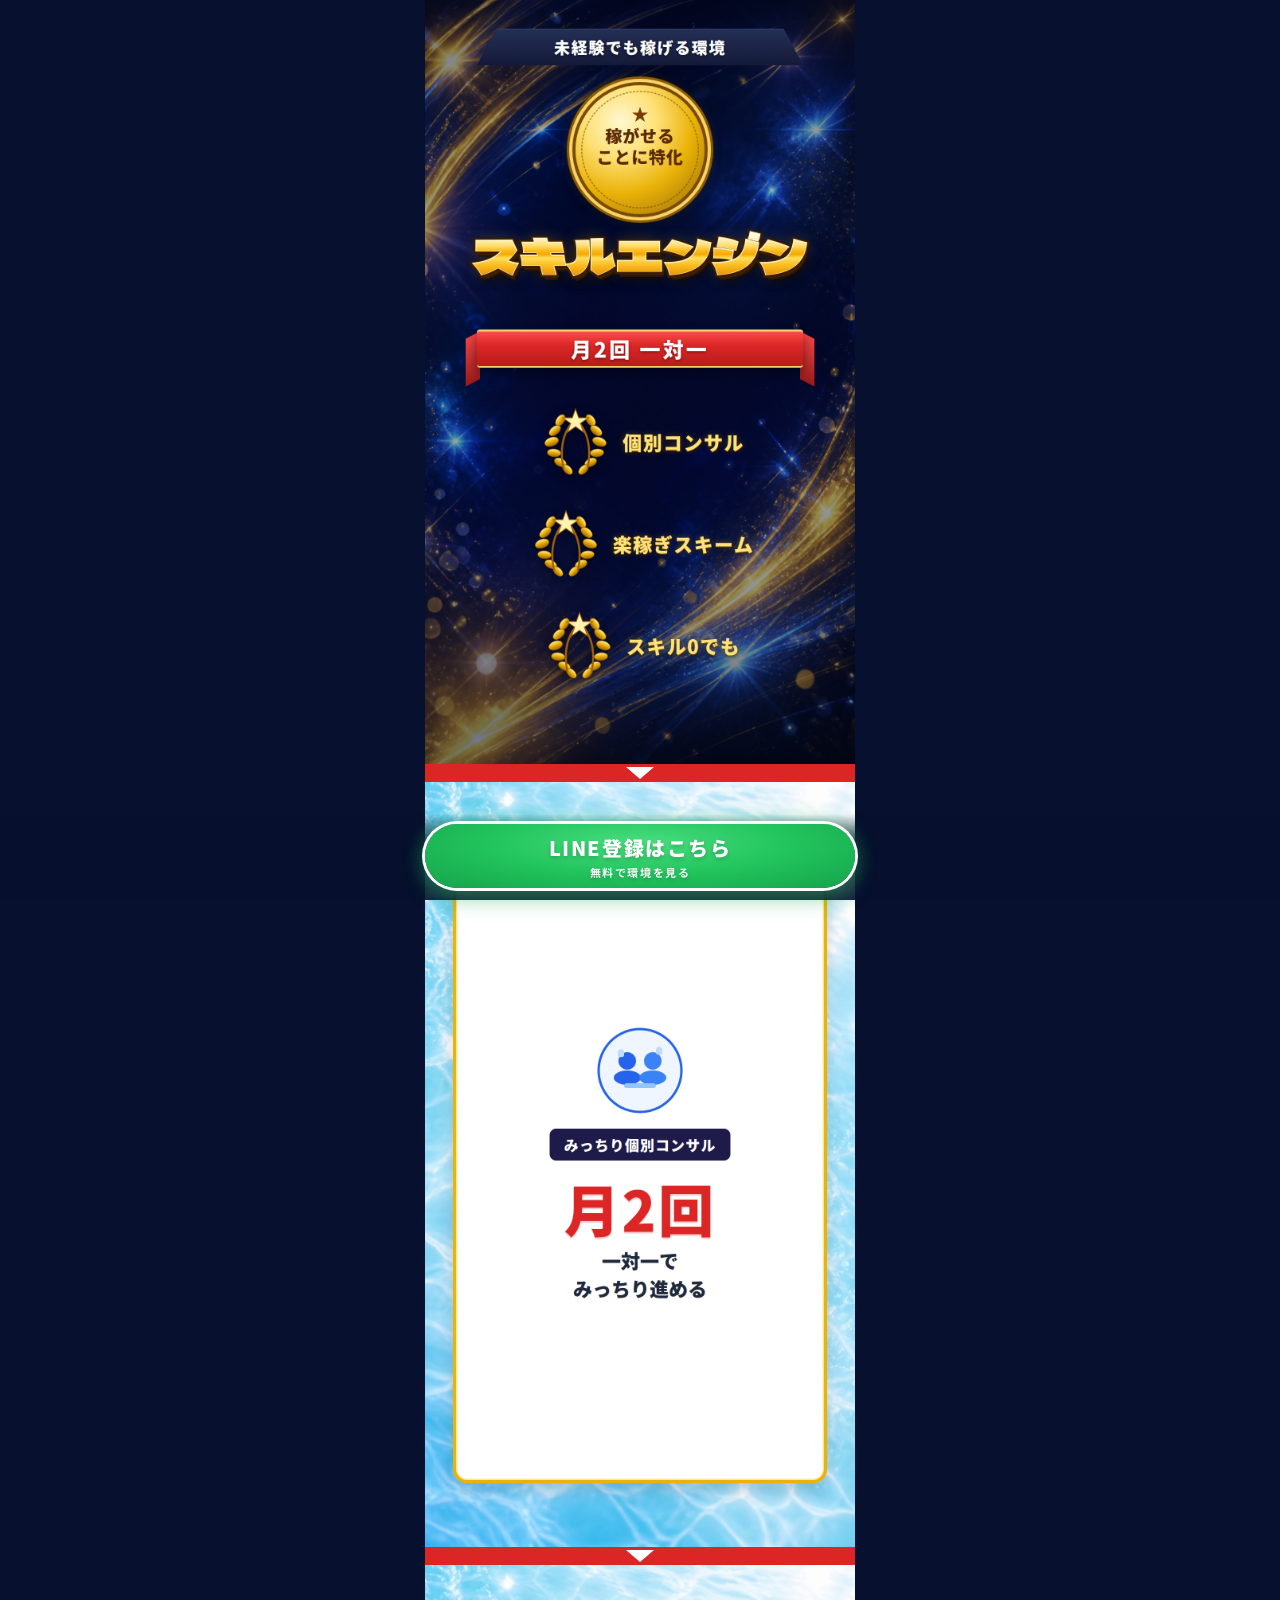
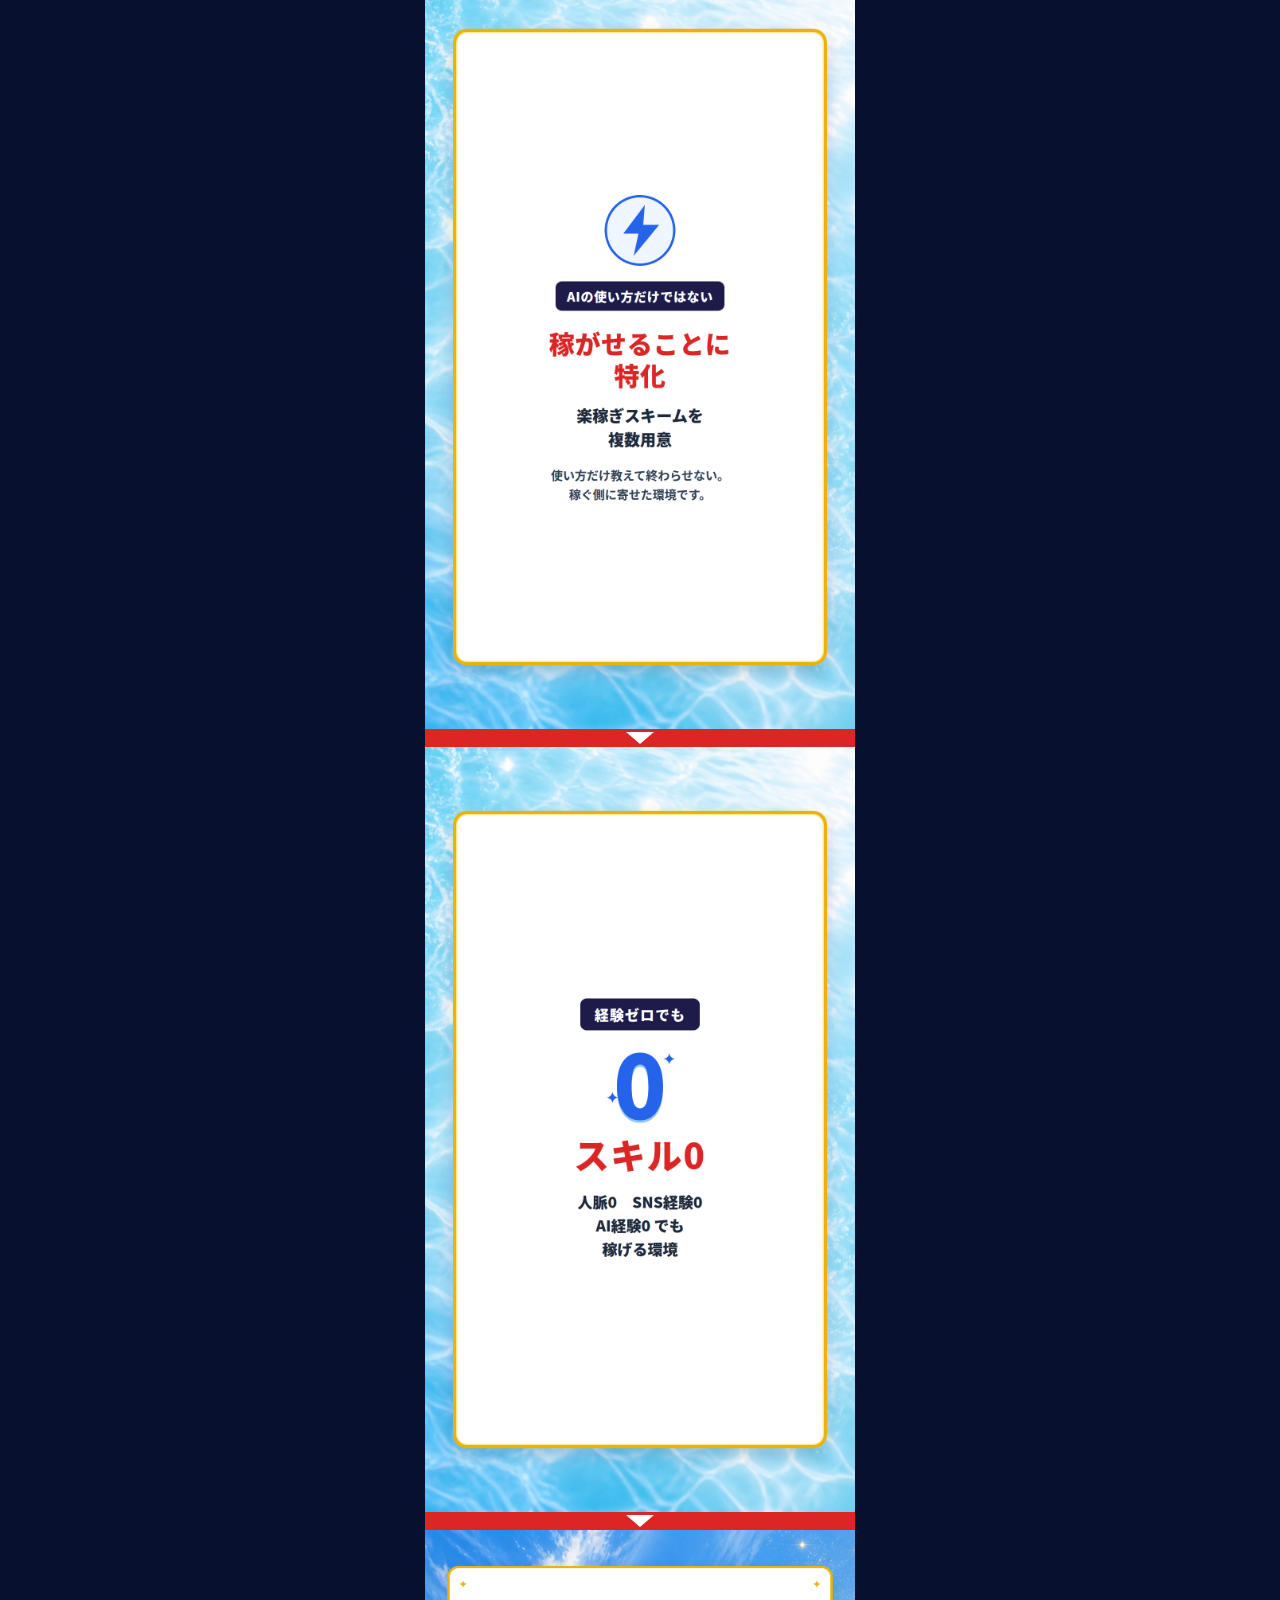
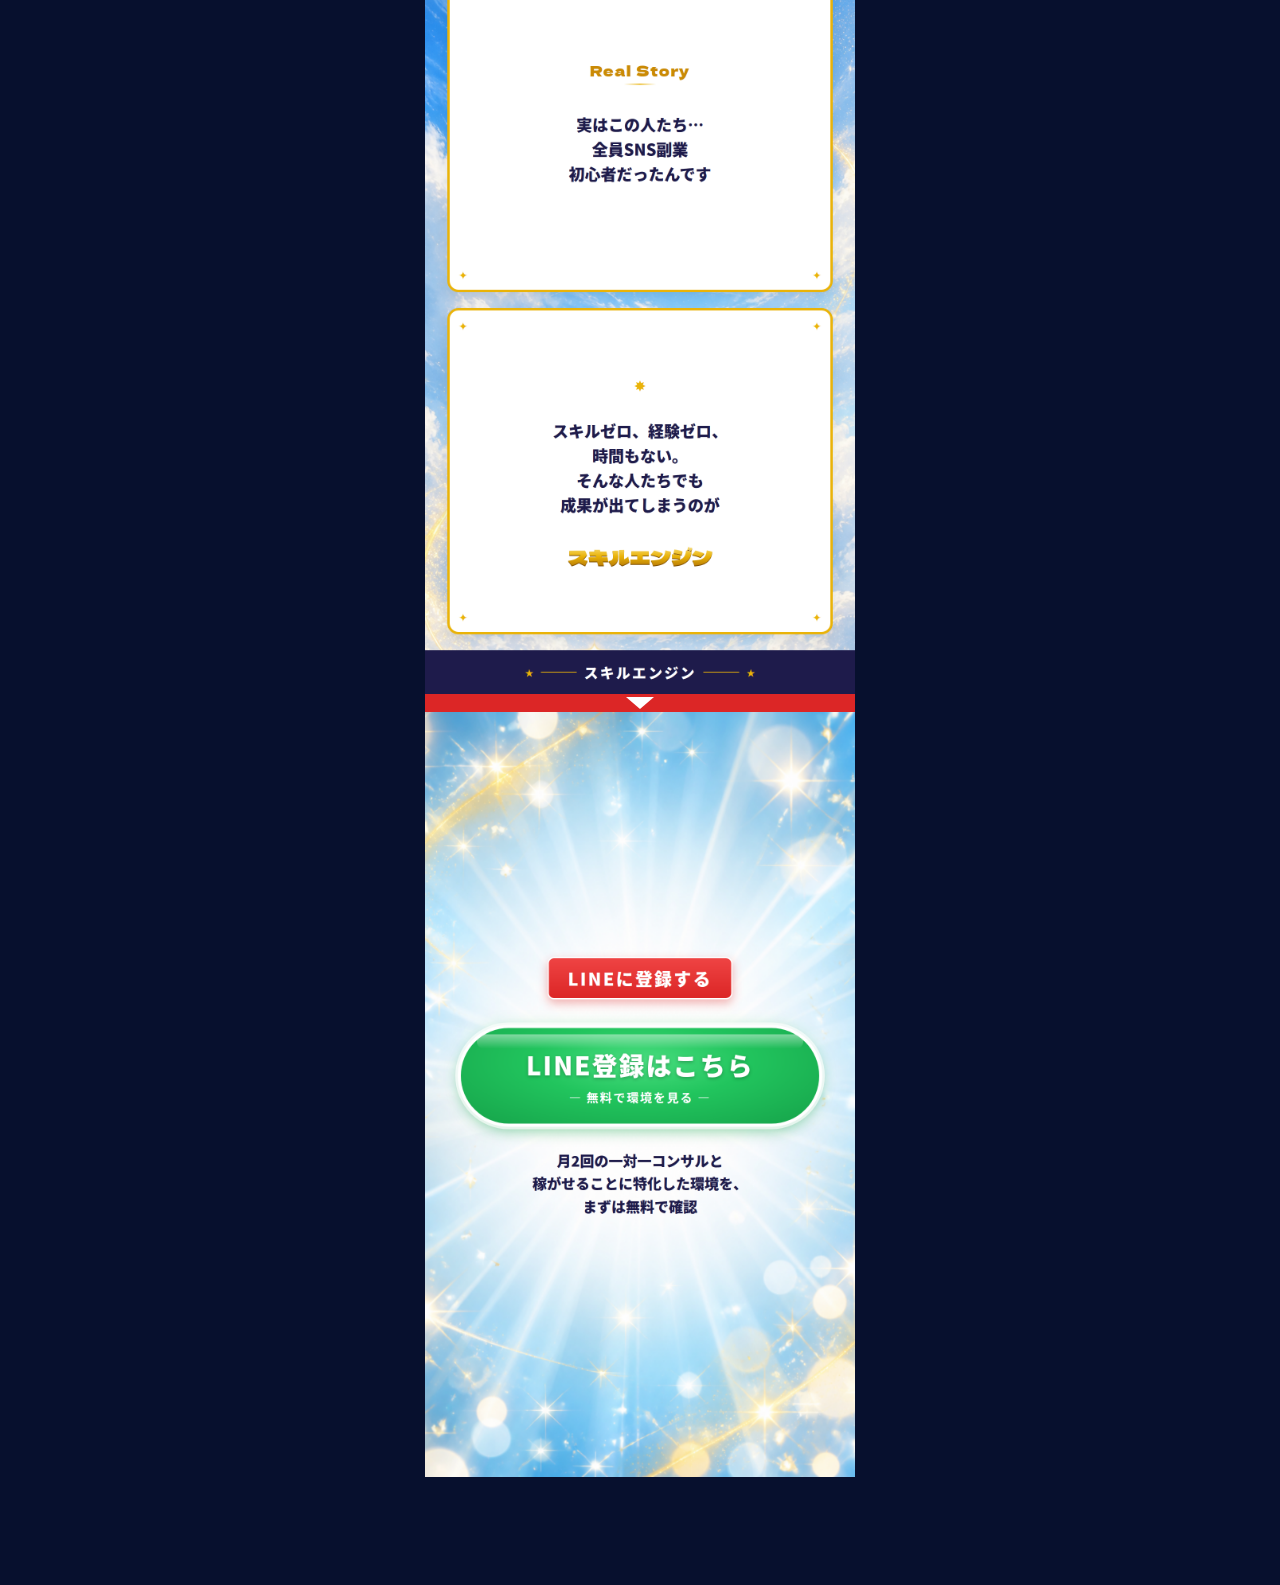
==== index.html @ 86c9f151 "Add Skill Engine mobile LINE landing page Stack portrait 9:16 section images with a sticky LINE CTA." ====
<!DOCTYPE html>
<html lang="ja">
<head>
  <meta charset="UTF-8" />
  <meta name="viewport" content="width=device-width, initial-scale=1, viewport-fit=cover" />
  <meta name="theme-color" content="#1e1b4b" />
  <title>スキルエンジン｜LINE登録</title>
  <meta name="description" content="スキルエンジン。月2回の一対一コンサル。稼がせることに特化した環境を、無料で確認できます。" />
  <link rel="preconnect" href="https://fonts.googleapis.com" />
  <link rel="preconnect" href="https://fonts.gstatic.com" crossorigin />
  <link href="https://fonts.googleapis.com/css2?family=Noto+Sans+JP:wght@700;900&display=swap" rel="stylesheet" />
  <link rel="stylesheet" href="style.css" />
</head>
<body>
  <main class="lp">
    <img class="sec" src="assets/section-hero.png" width="1080" height="1920" alt="スキルエンジン。未経験でも稼げる環境。月2回一対一。稼がせることに特化。個別コンサル、楽稼ぎスキーム、スキル0でも。" />
    <div class="tri" aria-hidden="true"></div>
    <img class="sec" src="assets/section-value-consult.png" width="1080" height="1920" alt="みっちり個別コンサル。月2回、一対一でみっちり進める。" />
    <div class="tri" aria-hidden="true"></div>
    <img class="sec" src="assets/section-value-earn.png" width="1080" height="1920" alt="AIの使い方だけではない。稼がせることに特化。楽稼ぎスキームを複数用意。" />
    <div class="tri" aria-hidden="true"></div>
    <img class="sec" src="assets/section-value-zero.png" width="1080" height="1920" alt="経験ゼロでも。スキル0、人脈0、SNS経験0、AI経験0でも稼げる環境。" />
    <div class="tri" aria-hidden="true"></div>
    <img class="sec" src="assets/section-quotes.png" width="1080" height="1920" alt="実はこの人たち…全員SNS副業初心者だったんです。スキルゼロ、経験ゼロ、時間もない。そんな人たちでも成果が出てしまうのがスキルエンジン。" />
    <div class="tri" aria-hidden="true"></div>
    <a class="cta-img" href="https://liff.line.me/2009133356-u7JFBVtz?calendar_salon_id=26861">
      <img class="sec" src="assets/section-cta.png" width="1080" height="1920" alt="LINEに登録する。LINE登録はこちら。無料で環境を見る。" />
    </a>
  </main>

  <div class="sticky">
    <a class="cta" href="https://liff.line.me/2009133356-u7JFBVtz?calendar_salon_id=26861">
      <span class="cta-txt">LINE登録はこちら<span class="cta-sub">無料で環境を見る</span></span>
    </a>
  </div>
</body>
</html>
---- style.css ----
:root {
  --blue: #2563eb;
  --green: #22c55e;
  --gold: #eab308;
  --ink: #1e293b;
  --navy: #1e1b4b;
}

* { box-sizing: border-box; }

html, body {
  margin: 0;
  padding: 0;
  background: #07102e;
  color: var(--ink);
  font-family: "Noto Sans JP", sans-serif;
}

body {
  -webkit-text-size-adjust: 100%;
}

.lp {
  max-width: 390px;
  margin: 0 auto;
  padding-bottom: calc(108px + env(safe-area-inset-bottom));
  background: #07102e;
}

.sec {
  display: block;
  width: 100%;
  height: auto;
}

.cta-img {
  display: block;
}

.tri {
  height: 18px;
  background: #dc2626;
  display: flex;
  justify-content: center;
  align-items: center;
  overflow: hidden;
}

.tri::after {
  content: "";
  width: 0;
  height: 0;
  border-left: 14px solid transparent;
  border-right: 14px solid transparent;
  border-top: 12px solid #fff;
}

.sticky {
  position: fixed;
  left: 0;
  right: 0;
  bottom: 0;
  z-index: 40;
  padding: 10px 16px calc(12px + env(safe-area-inset-bottom));
  background: linear-gradient(180deg, rgba(7,16,46,0) 0%, rgba(7,16,46,.72) 28%, rgba(7,16,46,.92) 100%);
}

.cta {
  display: flex;
  align-items: center;
  justify-content: center;
  width: 100%;
  max-width: 390px;
  margin: 0 auto;
  min-height: 64px;
  border-radius: 999px;
  text-decoration: none;
  color: #fff;
  background: radial-gradient(ellipse at 50% 30%, #4ade80 0%, #22c55e 48%, #16a34a 100%);
  box-shadow:
    0 0 0 3px #fff,
    0 10px 22px rgba(22,163,74,.4),
    0 0 22px rgba(34,197,94,.45);
  animation: glow 1.8s ease-in-out infinite;
  position: relative;
  overflow: hidden;
}

.cta::after {
  content: "";
  position: absolute;
  top: 0;
  left: -40%;
  width: 36%;
  height: 100%;
  background: linear-gradient(90deg, transparent, rgba(255,255,255,.38), transparent);
  transform: skewX(-20deg);
  animation: shimmer 2.4s ease-in-out infinite;
}

.cta-txt {
  position: relative;
  z-index: 1;
  display: flex;
  flex-direction: column;
  align-items: center;
  font-weight: 900;
  font-size: 20px;
  letter-spacing: 0.08em;
  text-shadow: 0 2px 4px rgba(0,0,0,.2);
}

.cta-sub {
  font-size: 11px;
  font-weight: 700;
  letter-spacing: 0.14em;
  opacity: 0.95;
  margin-top: 2px;
}

@keyframes glow {
  0%, 100% { box-shadow: 0 0 0 3px #fff, 0 10px 22px rgba(22,163,74,.4), 0 0 18px rgba(34,197,94,.35); }
  50% { box-shadow: 0 0 0 3px #fff, 0 12px 26px rgba(22,163,74,.55), 0 0 28px rgba(74,222,128,.6); }
}

@keyframes shimmer {
  0% { left: -45%; }
  100% { left: 120%; }
}

@media (min-width: 480px) {
  .lp, .cta { max-width: 430px; }
}
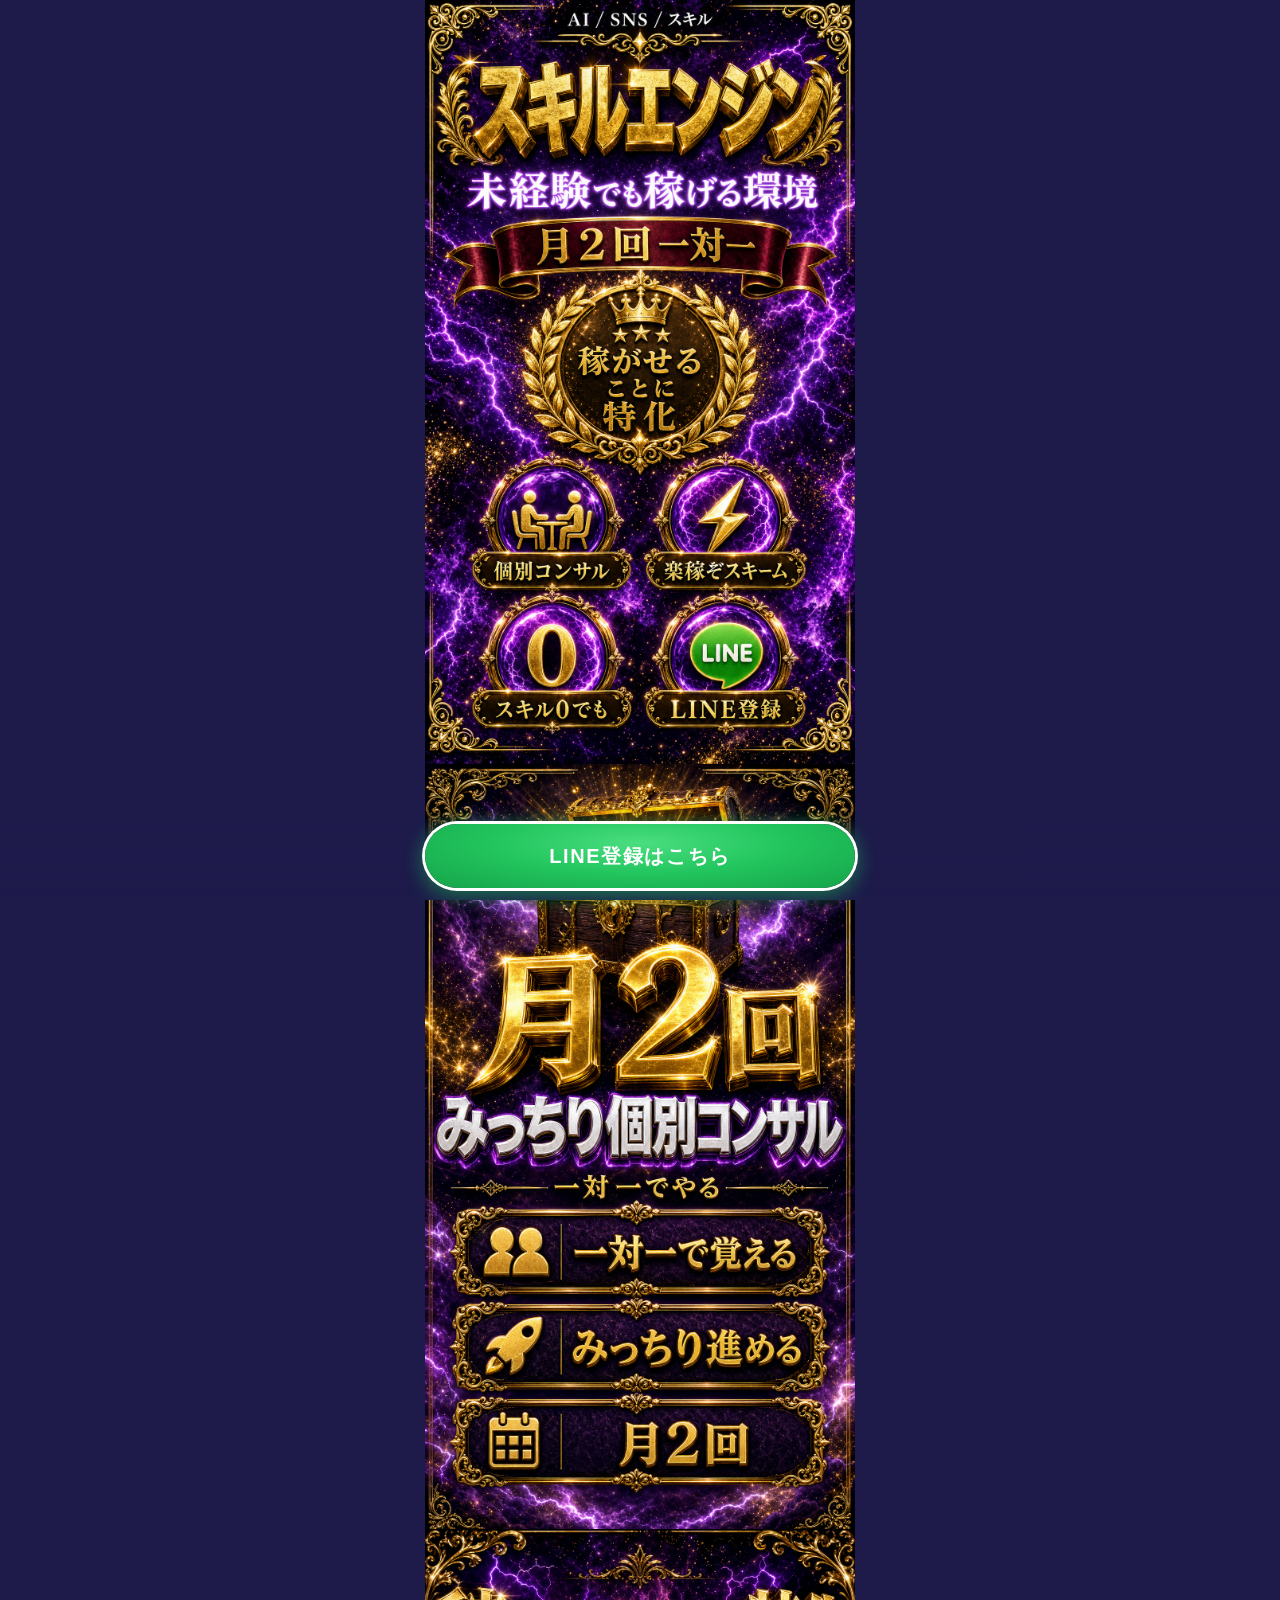
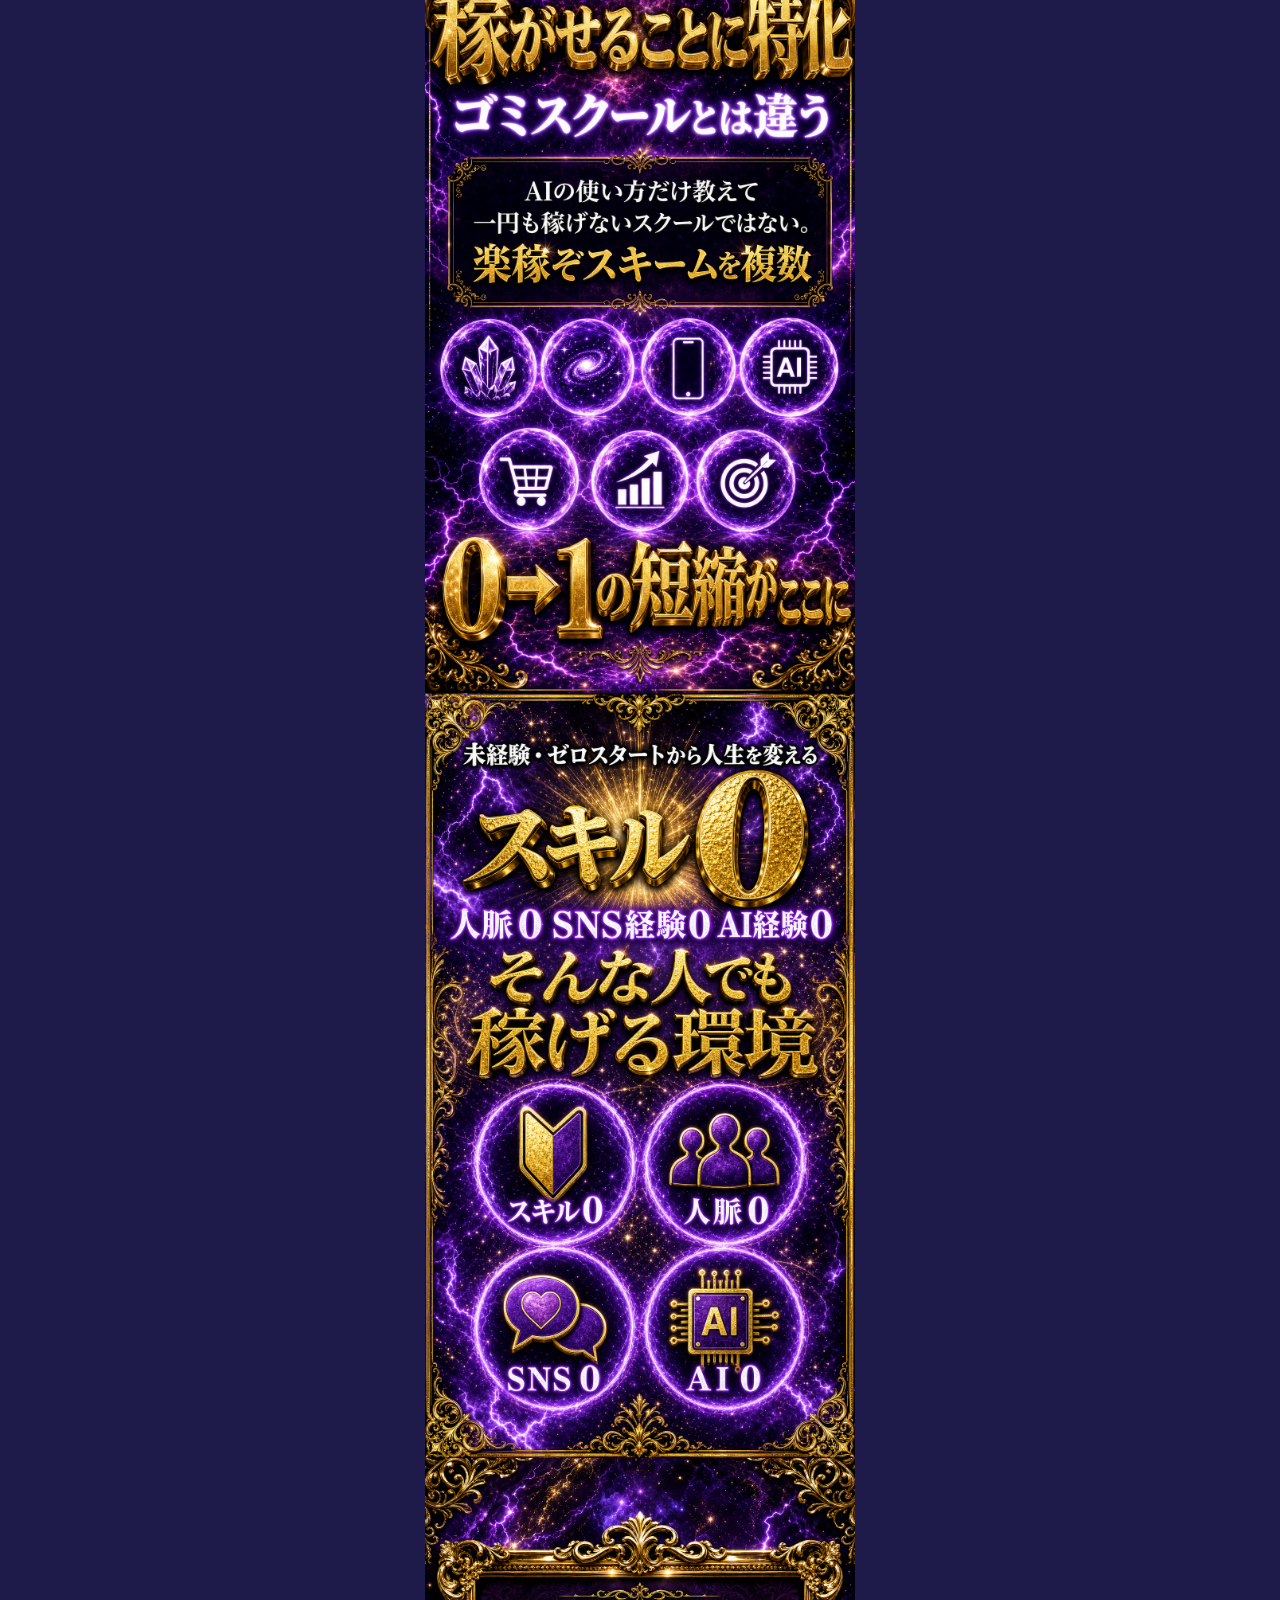
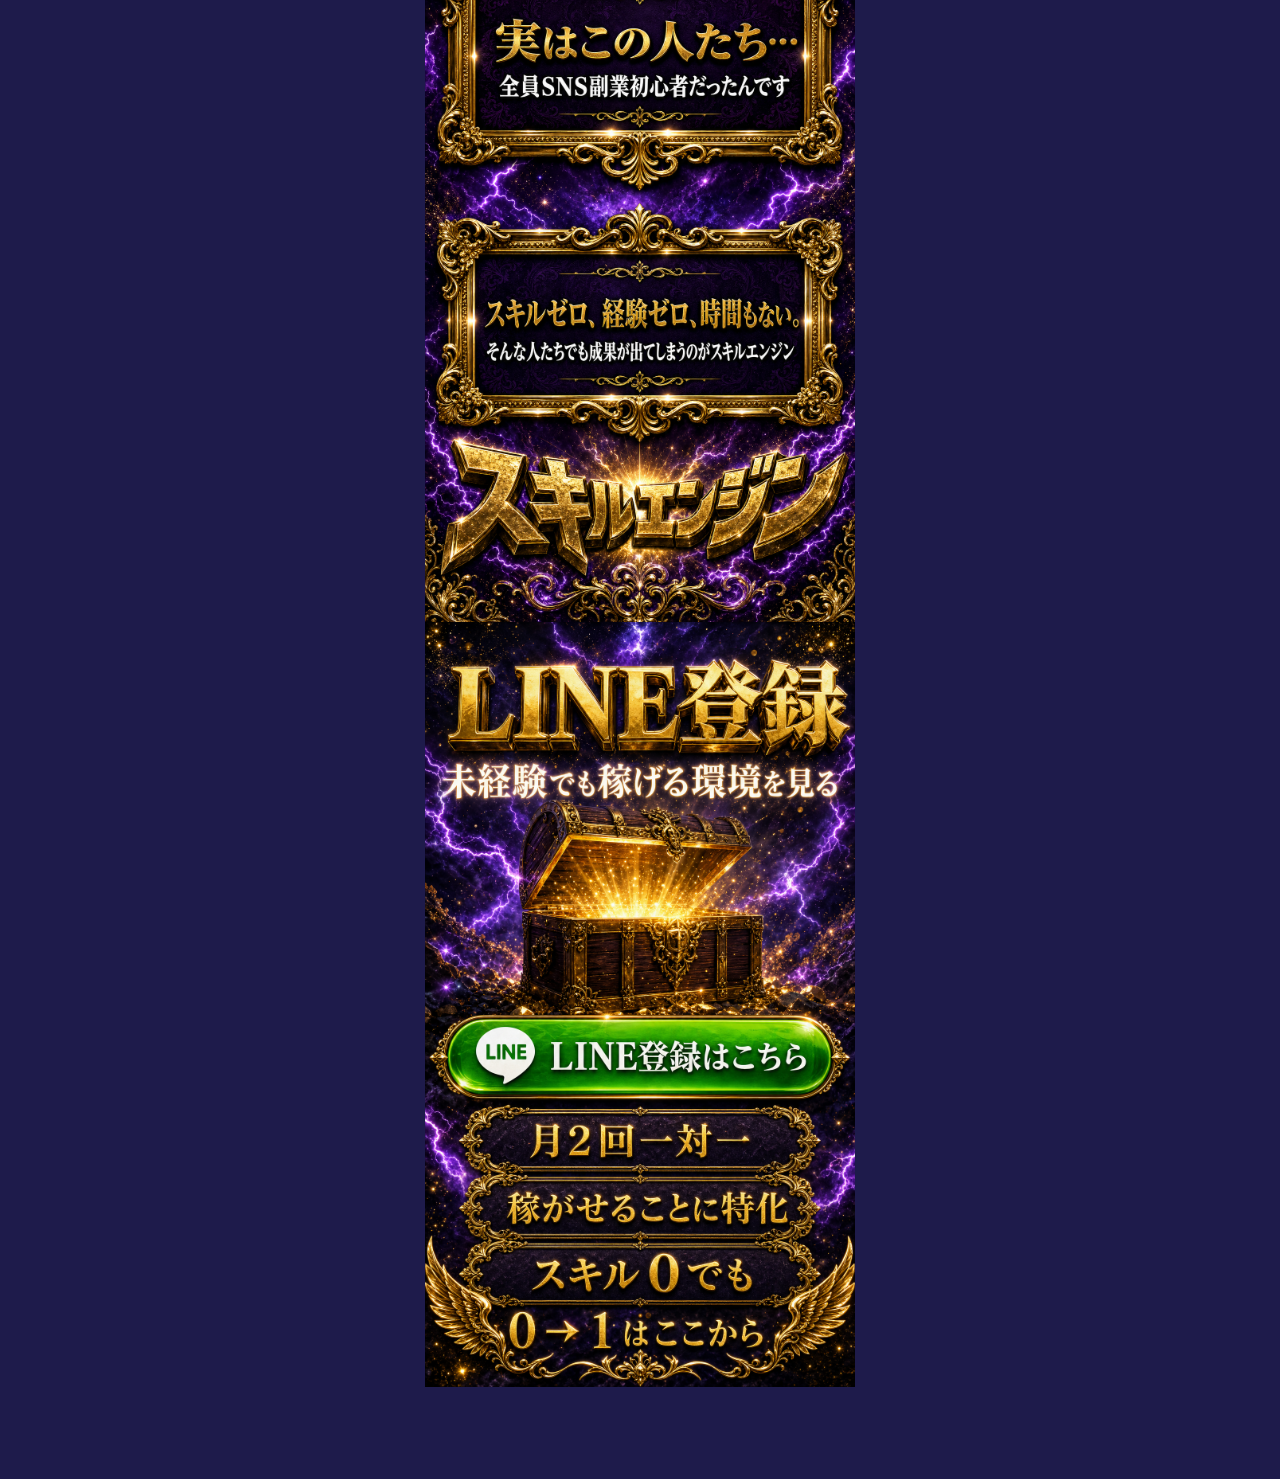
==== commit 1886575a: "Replace CSS-card LP with dense vertical section art Ship six finished 1080x1920 cosmic-gold portrait" ====
--- a/index.html
+++ b/index.html
@@ -5,33 +5,23 @@
   <meta name="viewport" content="width=device-width, initial-scale=1, viewport-fit=cover" />
   <meta name="theme-color" content="#1e1b4b" />
   <title>スキルエンジン｜LINE登録</title>
-  <meta name="description" content="スキルエンジン。月2回の一対一コンサル。稼がせることに特化した環境を、無料で確認できます。" />
-  <link rel="preconnect" href="https://fonts.googleapis.com" />
-  <link rel="preconnect" href="https://fonts.gstatic.com" crossorigin />
-  <link href="https://fonts.googleapis.com/css2?family=Noto+Sans+JP:wght@700;900&display=swap" rel="stylesheet" />
+  <meta name="description" content="スキルエンジン。月2回、みっちり個別コンサル一対一。稼がせることに特化した環境。" />
   <link rel="stylesheet" href="style.css" />
 </head>
 <body>
   <main class="lp">
-    <img class="sec" src="assets/section-hero.png" width="1080" height="1920" alt="スキルエンジン。未経験でも稼げる環境。月2回一対一。稼がせることに特化。個別コンサル、楽稼ぎスキーム、スキル0でも。" />
-    <div class="tri" aria-hidden="true"></div>
-    <img class="sec" src="assets/section-value-consult.png" width="1080" height="1920" alt="みっちり個別コンサル。月2回、一対一でみっちり進める。" />
-    <div class="tri" aria-hidden="true"></div>
-    <img class="sec" src="assets/section-value-earn.png" width="1080" height="1920" alt="AIの使い方だけではない。稼がせることに特化。楽稼ぎスキームを複数用意。" />
-    <div class="tri" aria-hidden="true"></div>
-    <img class="sec" src="assets/section-value-zero.png" width="1080" height="1920" alt="経験ゼロでも。スキル0、人脈0、SNS経験0、AI経験0でも稼げる環境。" />
-    <div class="tri" aria-hidden="true"></div>
+    <img class="sec" src="assets/section-hero.png" width="1080" height="1920" alt="スキルエンジン。未経験でも稼げる環境。月2回一対一。稼がせることに特化。" />
+    <img class="sec" src="assets/section-consult.png" width="1080" height="1920" alt="月2回、みっちり個別コンサル一対一。" />
+    <img class="sec" src="assets/section-earn.png" width="1080" height="1920" alt="AIの使い方だけ教えて一円も稼げないゴミスクールではない。稼がせることに特化。楽稼ぞスキームを複数。" />
+    <img class="sec" src="assets/section-zero.png" width="1080" height="1920" alt="スキル0・人脈0・SNS経験0・AI経験0でも稼げる環境。" />
     <img class="sec" src="assets/section-quotes.png" width="1080" height="1920" alt="実はこの人たち…全員SNS副業初心者だったんです。スキルゼロ、経験ゼロ、時間もない。そんな人たちでも成果が出てしまうのがスキルエンジン。" />
-    <div class="tri" aria-hidden="true"></div>
     <a class="cta-img" href="https://liff.line.me/2009133356-u7JFBVtz?calendar_salon_id=26861">
-      <img class="sec" src="assets/section-cta.png" width="1080" height="1920" alt="LINEに登録する。LINE登録はこちら。無料で環境を見る。" />
+      <img class="sec" src="assets/section-cta.png" width="1080" height="1920" alt="LINE登録はこちら。" />
     </a>
   </main>
 
   <div class="sticky">
-    <a class="cta" href="https://liff.line.me/2009133356-u7JFBVtz?calendar_salon_id=26861">
-      <span class="cta-txt">LINE登録はこちら<span class="cta-sub">無料で環境を見る</span></span>
-    </a>
+    <a class="cta" href="https://liff.line.me/2009133356-u7JFBVtz?calendar_salon_id=26861">LINE登録はこちら</a>
   </div>
 </body>
 </html>
--- a/style.css
+++ b/style.css
@@ -2,7 +2,6 @@
   --blue: #2563eb;
   --green: #22c55e;
   --gold: #eab308;
-  --ink: #1e293b;
   --navy: #1e1b4b;
 }
 
@@ -11,9 +10,7 @@
 html, body {
   margin: 0;
   padding: 0;
-  background: #07102e;
-  color: var(--ink);
-  font-family: "Noto Sans JP", sans-serif;
+  background: var(--navy);
 }
 
 body {
@@ -21,10 +18,10 @@
 }
 
 .lp {
-  max-width: 390px;
+  max-width: 430px;
   margin: 0 auto;
-  padding-bottom: calc(108px + env(safe-area-inset-bottom));
-  background: #07102e;
+  padding-bottom: calc(92px + env(safe-area-inset-bottom));
+  background: var(--navy);
 }
 
 .sec {
@@ -37,24 +34,6 @@
   display: block;
 }
 
-.tri {
-  height: 18px;
-  background: #dc2626;
-  display: flex;
-  justify-content: center;
-  align-items: center;
-  overflow: hidden;
-}
-
-.tri::after {
-  content: "";
-  width: 0;
-  height: 0;
-  border-left: 14px solid transparent;
-  border-right: 14px solid transparent;
-  border-top: 12px solid #fff;
-}
-
 .sticky {
   position: fixed;
   left: 0;
@@ -62,7 +41,7 @@
   bottom: 0;
   z-index: 40;
   padding: 10px 16px calc(12px + env(safe-area-inset-bottom));
-  background: linear-gradient(180deg, rgba(7,16,46,0) 0%, rgba(7,16,46,.72) 28%, rgba(7,16,46,.92) 100%);
+  background: linear-gradient(180deg, rgba(30, 27, 75, 0) 0%, rgba(30, 27, 75, 0.88) 40%, var(--navy) 100%);
 }
 
 .cta {
@@ -70,17 +49,21 @@
   align-items: center;
   justify-content: center;
   width: 100%;
-  max-width: 390px;
+  max-width: 430px;
   margin: 0 auto;
   min-height: 64px;
   border-radius: 999px;
   text-decoration: none;
   color: #fff;
+  font-family: "Hiragino Sans", "Noto Sans JP", sans-serif;
+  font-weight: 900;
+  font-size: 20px;
+  letter-spacing: 0.08em;
   background: radial-gradient(ellipse at 50% 30%, #4ade80 0%, #22c55e 48%, #16a34a 100%);
   box-shadow:
     0 0 0 3px #fff,
-    0 10px 22px rgba(22,163,74,.4),
-    0 0 22px rgba(34,197,94,.45);
+    0 10px 22px rgba(22, 163, 74, 0.4),
+    0 0 22px rgba(34, 197, 94, 0.45);
   animation: glow 1.8s ease-in-out infinite;
   position: relative;
   overflow: hidden;
@@ -93,41 +76,17 @@
   left: -40%;
   width: 36%;
   height: 100%;
-  background: linear-gradient(90deg, transparent, rgba(255,255,255,.38), transparent);
+  background: linear-gradient(90deg, transparent, rgba(255, 255, 255, 0.38), transparent);
   transform: skewX(-20deg);
   animation: shimmer 2.4s ease-in-out infinite;
 }
 
-.cta-txt {
-  position: relative;
-  z-index: 1;
-  display: flex;
-  flex-direction: column;
-  align-items: center;
-  font-weight: 900;
-  font-size: 20px;
-  letter-spacing: 0.08em;
-  text-shadow: 0 2px 4px rgba(0,0,0,.2);
-}
-
-.cta-sub {
-  font-size: 11px;
-  font-weight: 700;
-  letter-spacing: 0.14em;
-  opacity: 0.95;
-  margin-top: 2px;
-}
-
 @keyframes glow {
-  0%, 100% { box-shadow: 0 0 0 3px #fff, 0 10px 22px rgba(22,163,74,.4), 0 0 18px rgba(34,197,94,.35); }
-  50% { box-shadow: 0 0 0 3px #fff, 0 12px 26px rgba(22,163,74,.55), 0 0 28px rgba(74,222,128,.6); }
+  0%, 100% { box-shadow: 0 0 0 3px #fff, 0 10px 22px rgba(22, 163, 74, 0.4), 0 0 18px rgba(34, 197, 94, 0.35); }
+  50% { box-shadow: 0 0 0 3px #fff, 0 12px 26px rgba(22, 163, 74, 0.55), 0 0 28px rgba(74, 222, 128, 0.6); }
 }
 
 @keyframes shimmer {
   0% { left: -45%; }
   100% { left: 120%; }
 }
-
-@media (min-width: 480px) {
-  .lp, .cta { max-width: 430px; }
-}
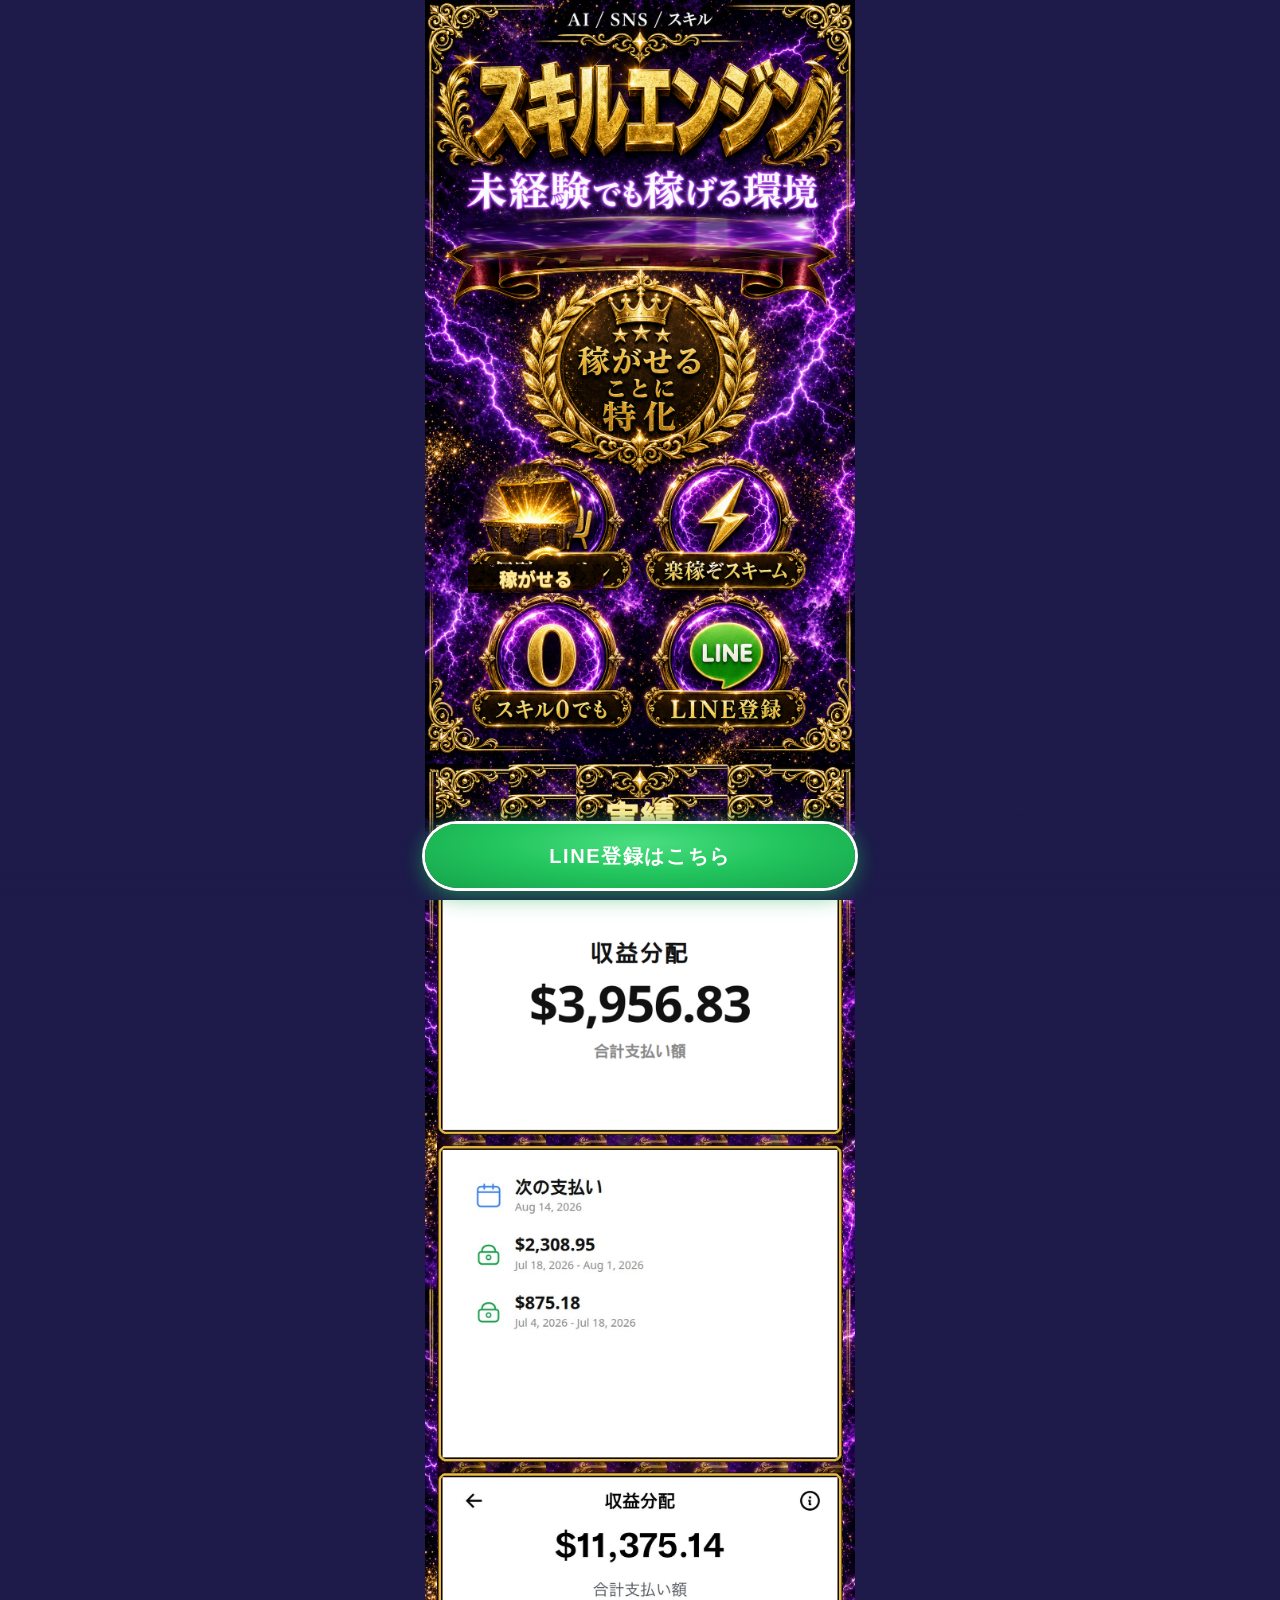
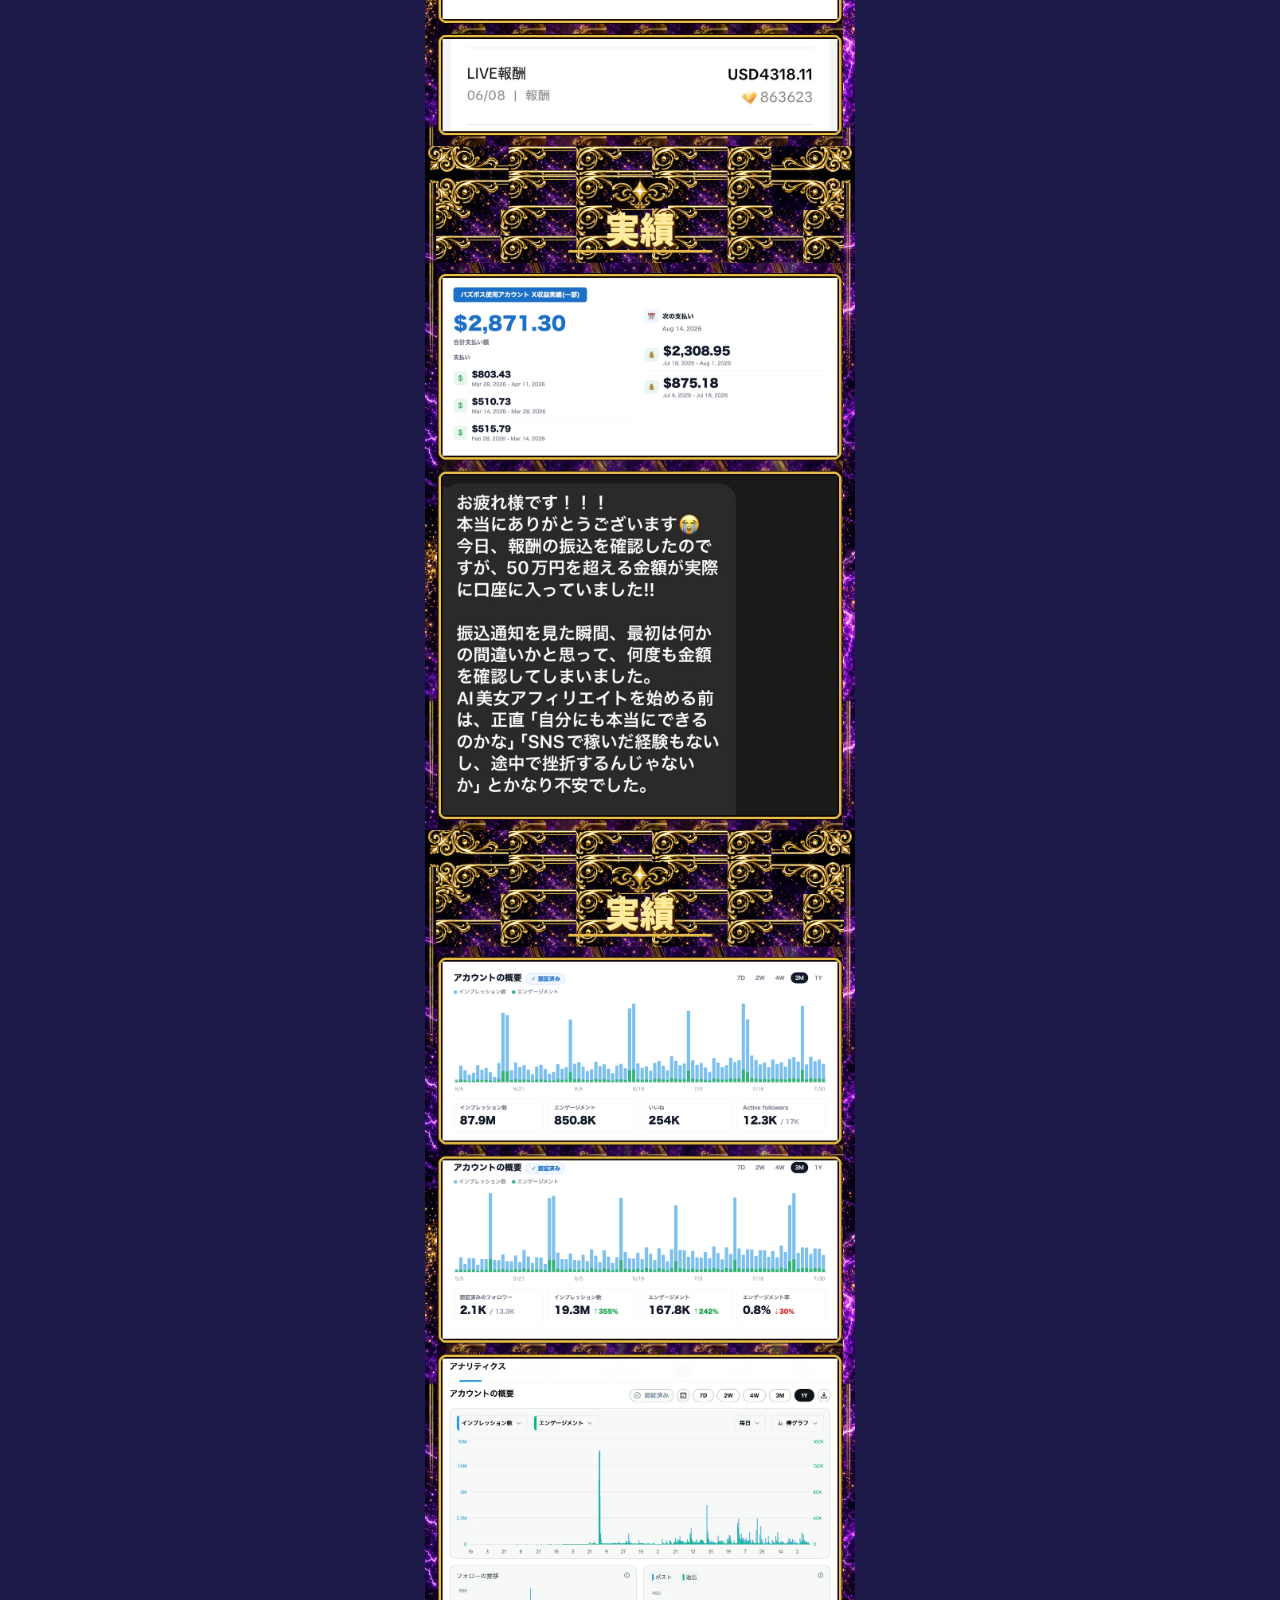
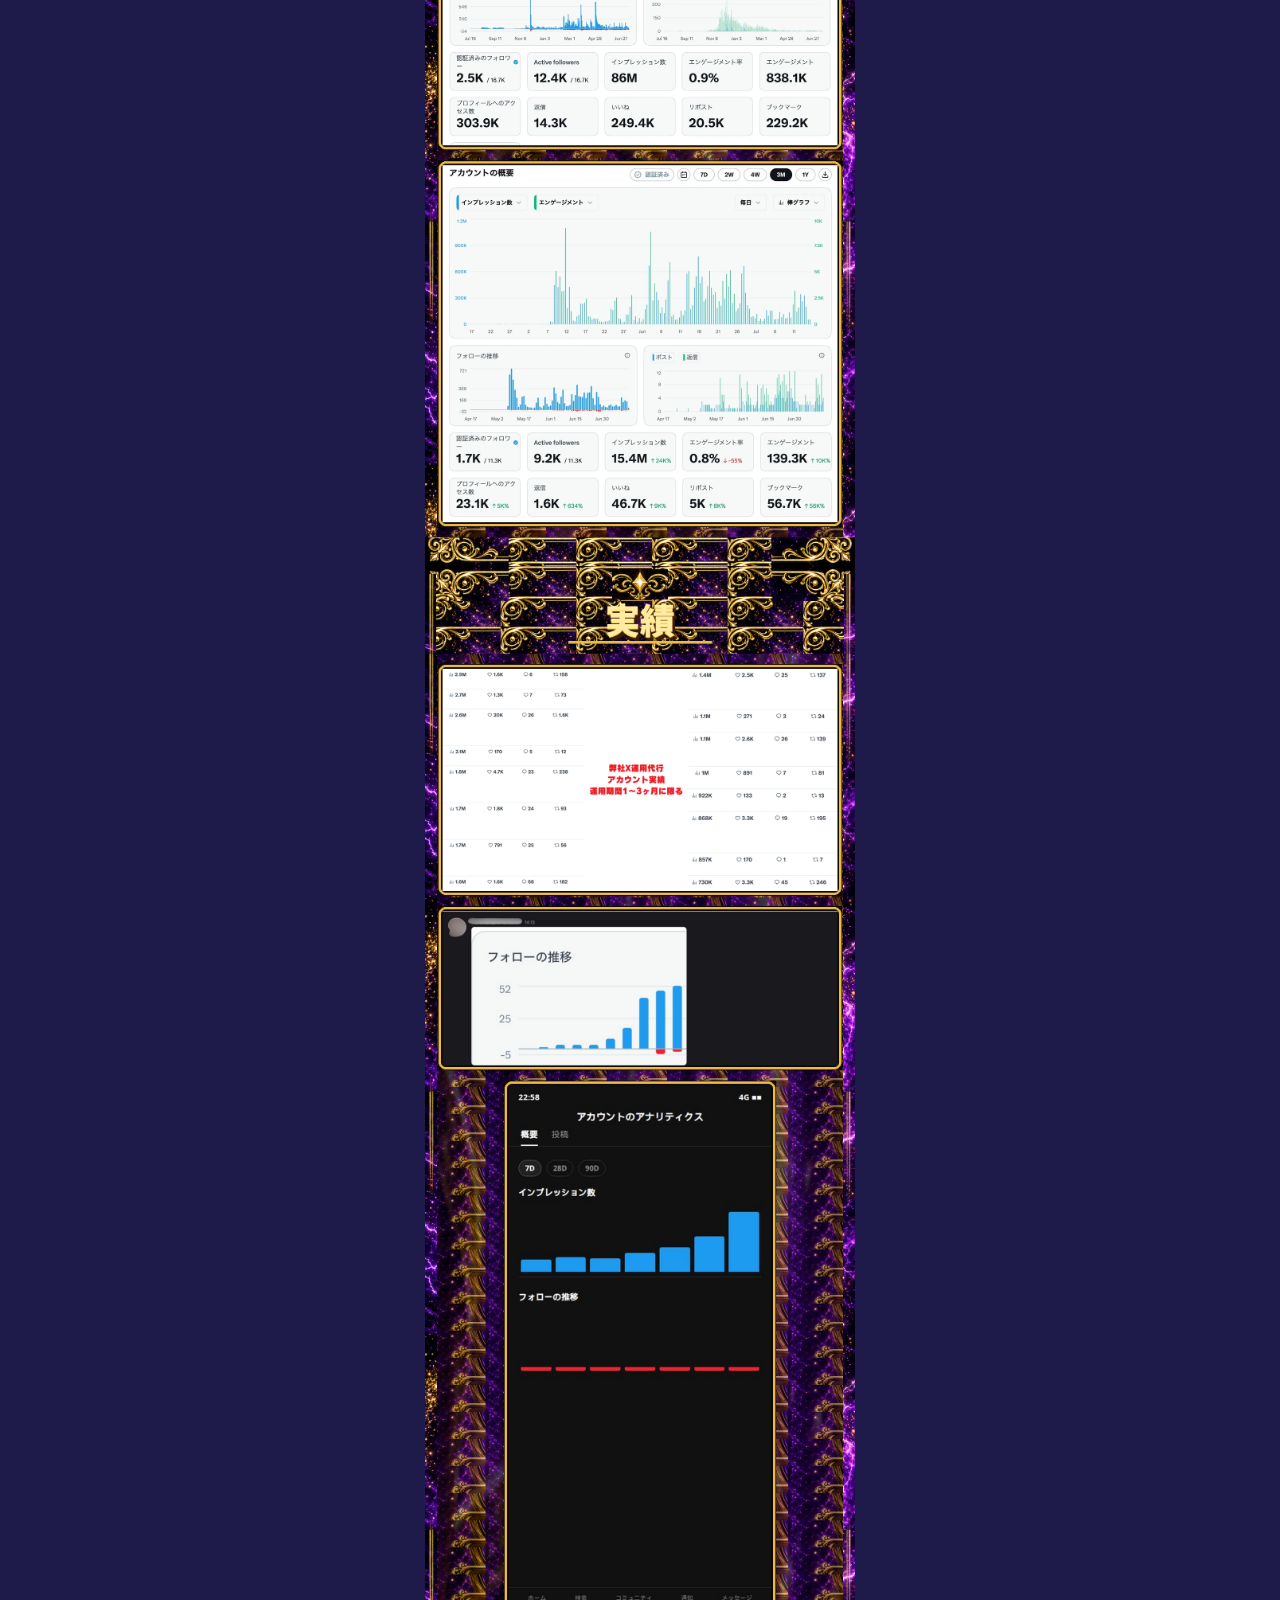
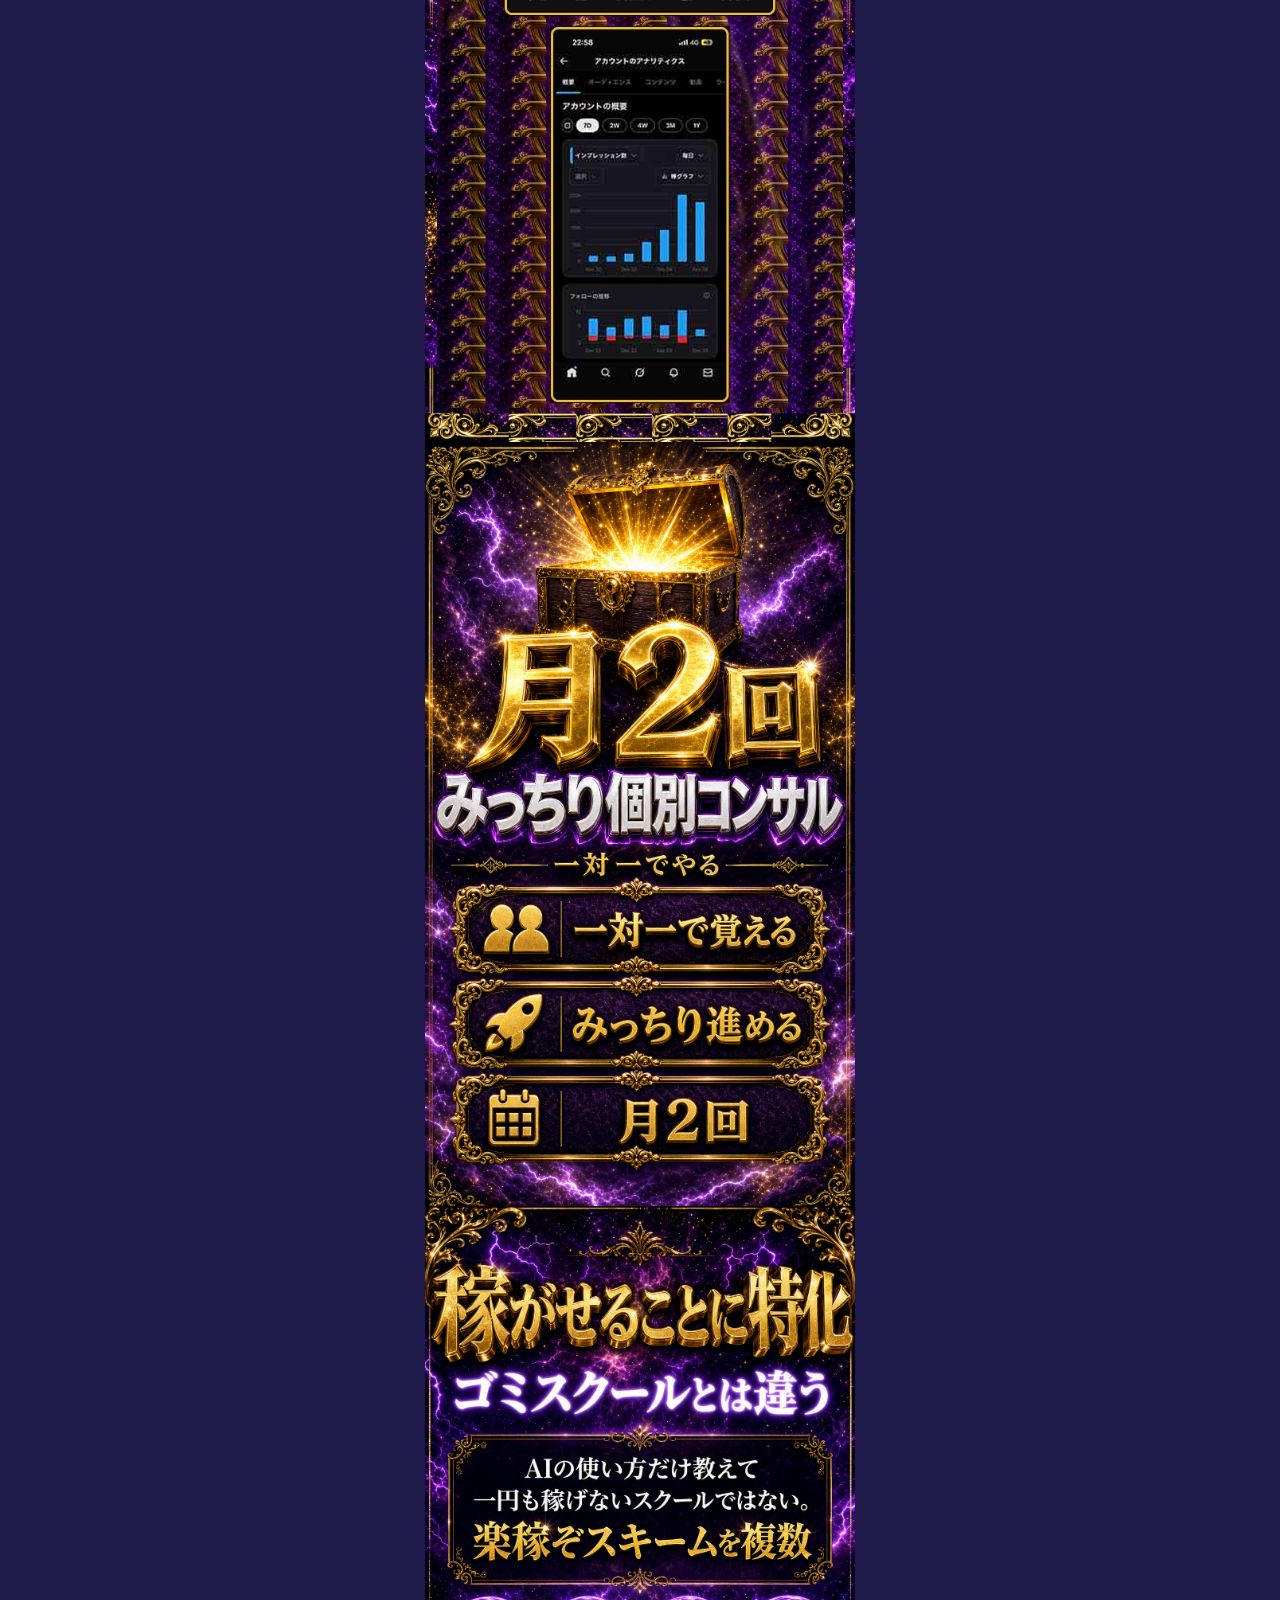
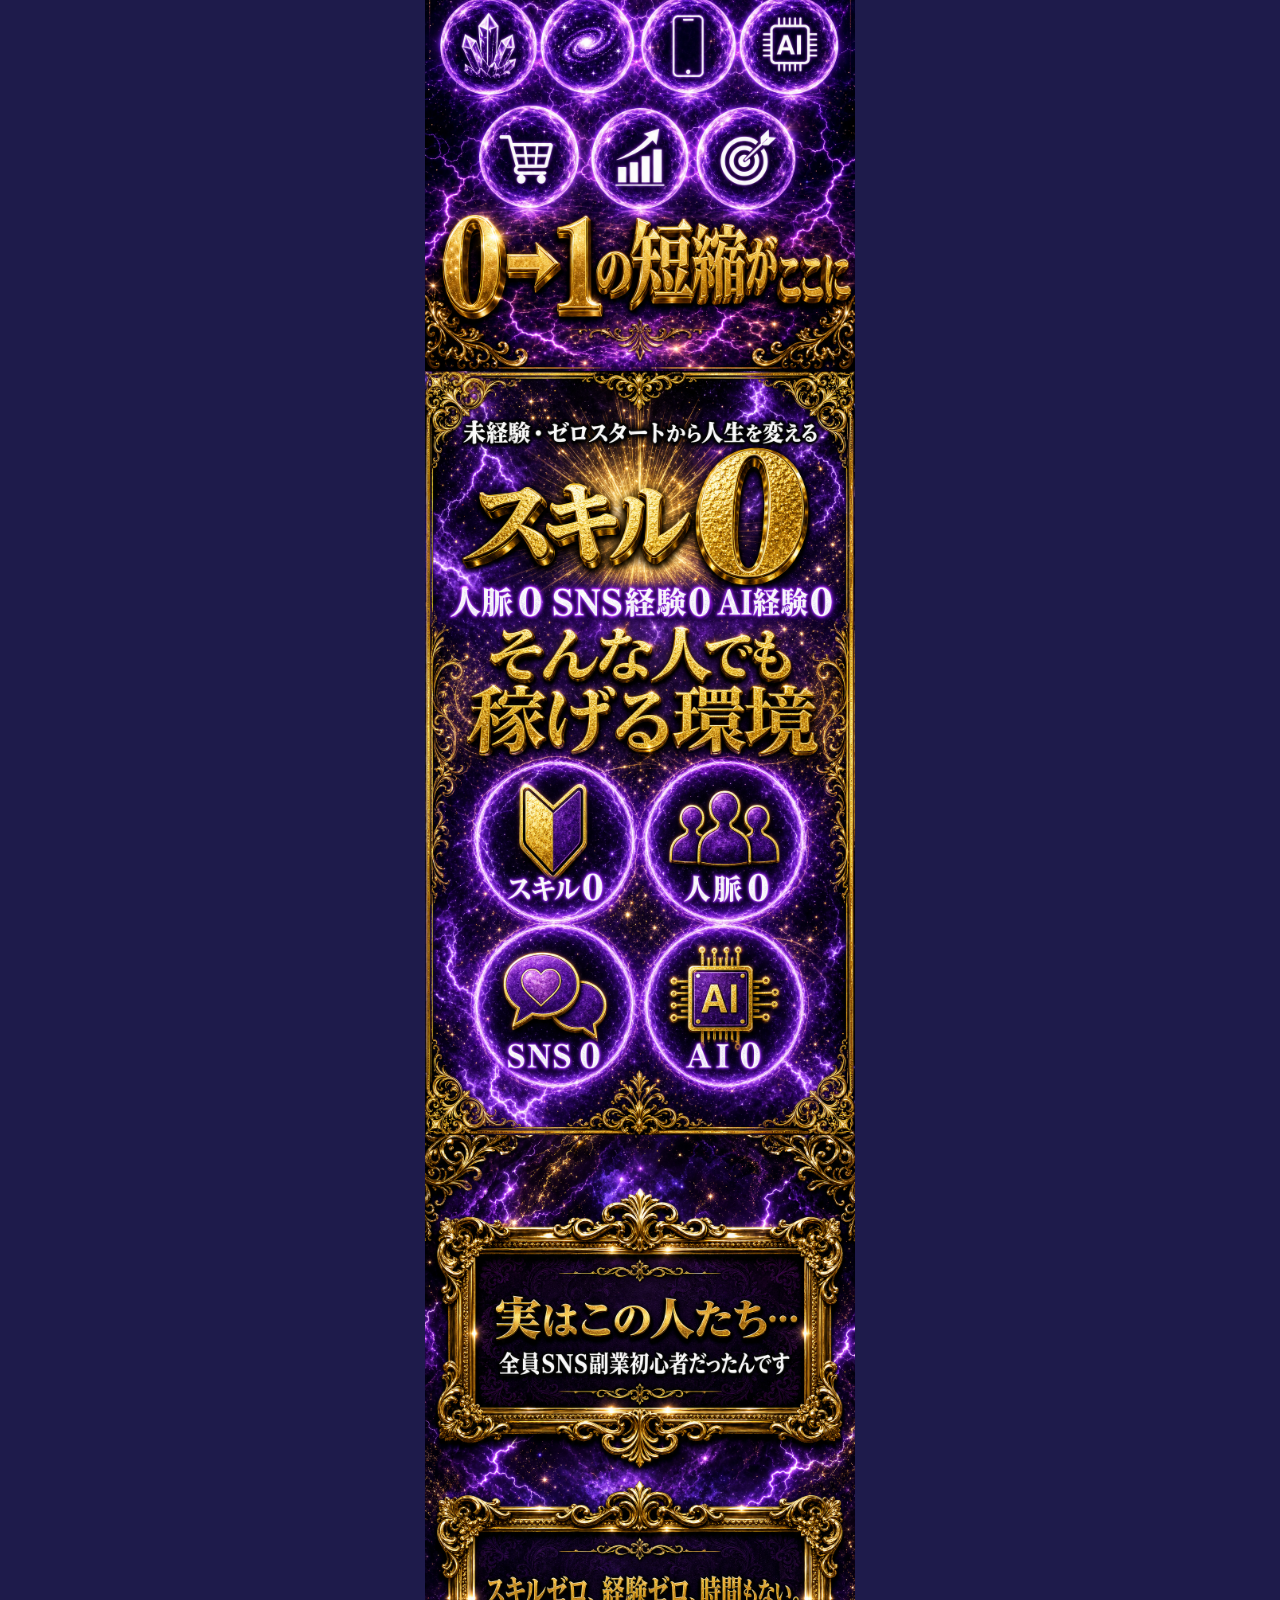
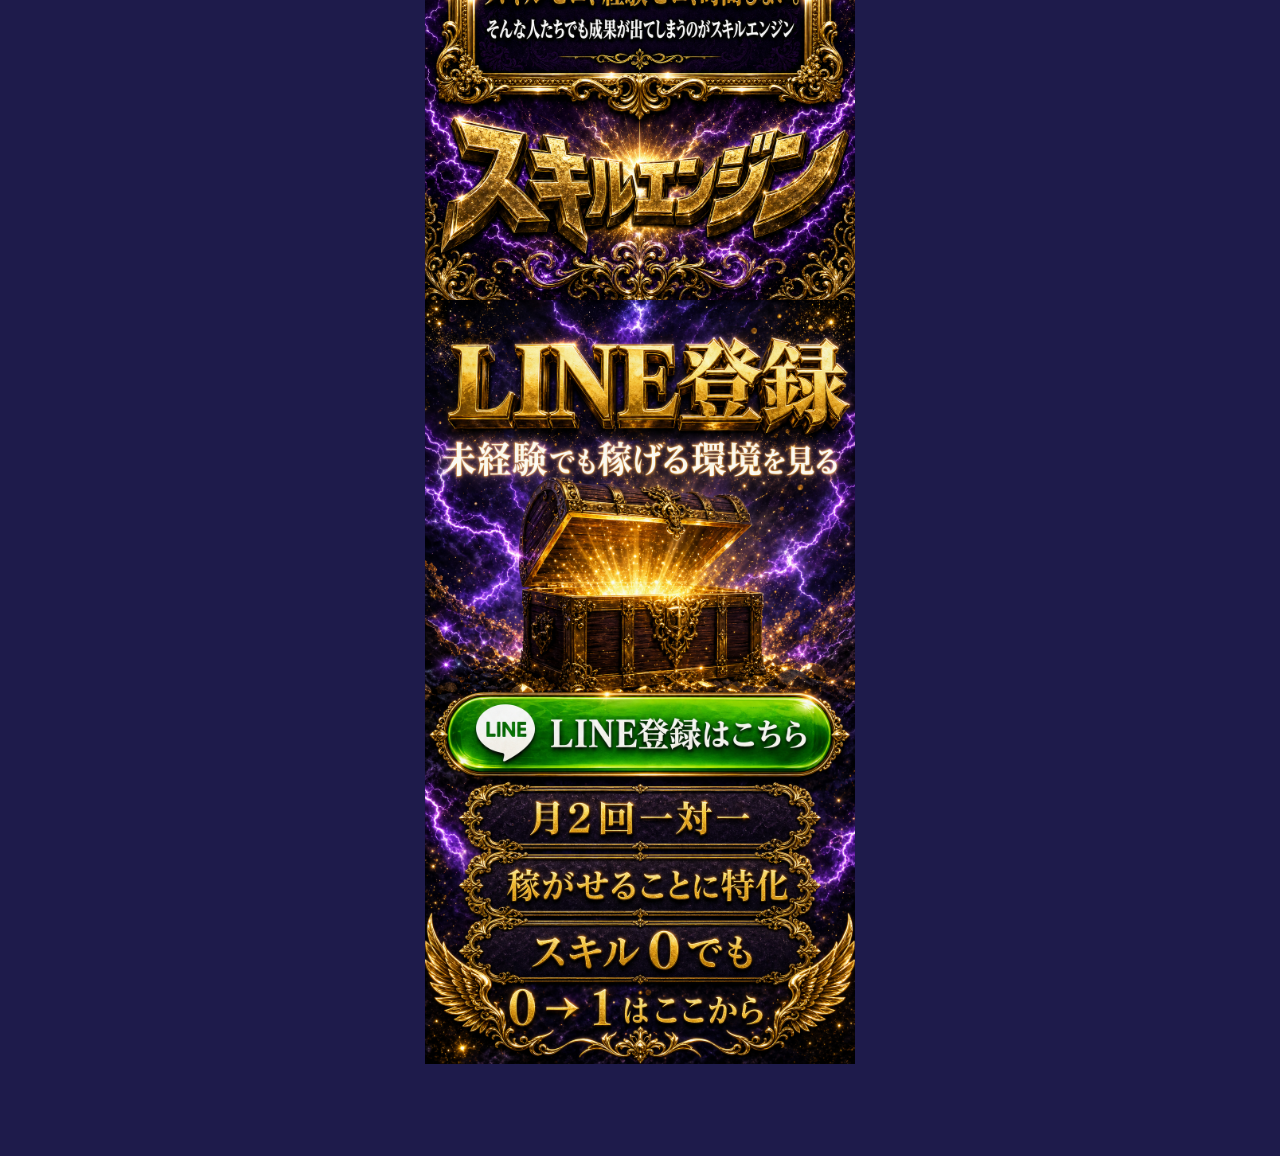
==== commit 23cd6742: "Replace hero consulting copy and add stacked results screenshots Strip 月2回 / 一対一 / コンサル from the top" ====
--- a/index.html
+++ b/index.html
@@ -5,14 +5,18 @@
   <meta name="viewport" content="width=device-width, initial-scale=1, viewport-fit=cover" />
   <meta name="theme-color" content="#1e1b4b" />
   <title>スキルエンジン｜LINE登録</title>
-  <meta name="description" content="スキルエンジン。月2回、みっちり個別コンサル一対一。稼がせることに特化した環境。" />
+  <meta name="description" content="スキルエンジン。未経験でも稼げる環境。稼がせることに特化。" />
   <link rel="stylesheet" href="style.css" />
 </head>
 <body>
   <main class="lp">
-    <img class="sec" src="assets/section-hero.png" width="1080" height="1920" alt="スキルエンジン。未経験でも稼げる環境。月2回一対一。稼がせることに特化。" />
+    <img class="sec" src="assets/section-hero.png" width="1080" height="1920" alt="スキルエンジン。未経験でも稼げる環境。稼がせることに特化。スキル0でも。楽稼ぎスキーム。LINE登録。" />
+    <img class="sec" src="assets/section-results-1.png" width="1080" height="2539" alt="実績。収益分配の支払い画面。" />
+    <img class="sec" src="assets/section-results-2.png" width="1080" height="1716" alt="実績。バズポス使用アカウントの収益と受講生の報告。" />
+    <img class="sec" src="assets/section-results-3.png" width="1080" height="3285" alt="実績。運用アカウントのアナリティクス。" />
+    <img class="sec" src="assets/section-results-4.png" width="1080" height="3706" alt="実績。X運用代行アカウントの実績とアナリティクス。" />
     <img class="sec" src="assets/section-consult.png" width="1080" height="1920" alt="月2回、みっちり個別コンサル一対一。" />
-    <img class="sec" src="assets/section-earn.png" width="1080" height="1920" alt="AIの使い方だけ教えて一円も稼げないゴミスクールではない。稼がせることに特化。楽稼ぞスキームを複数。" />
+    <img class="sec" src="assets/section-earn.png" width="1080" height="1920" alt="AIの使い方だけ教えて一円も稼げないゴミスクールではない。稼がせることに特化。楽稼ぎスキームを複数。" />
     <img class="sec" src="assets/section-zero.png" width="1080" height="1920" alt="スキル0・人脈0・SNS経験0・AI経験0でも稼げる環境。" />
     <img class="sec" src="assets/section-quotes.png" width="1080" height="1920" alt="実はこの人たち…全員SNS副業初心者だったんです。スキルゼロ、経験ゼロ、時間もない。そんな人たちでも成果が出てしまうのがスキルエンジン。" />
     <a class="cta-img" href="https://liff.line.me/2009133356-u7JFBVtz?calendar_salon_id=26861">
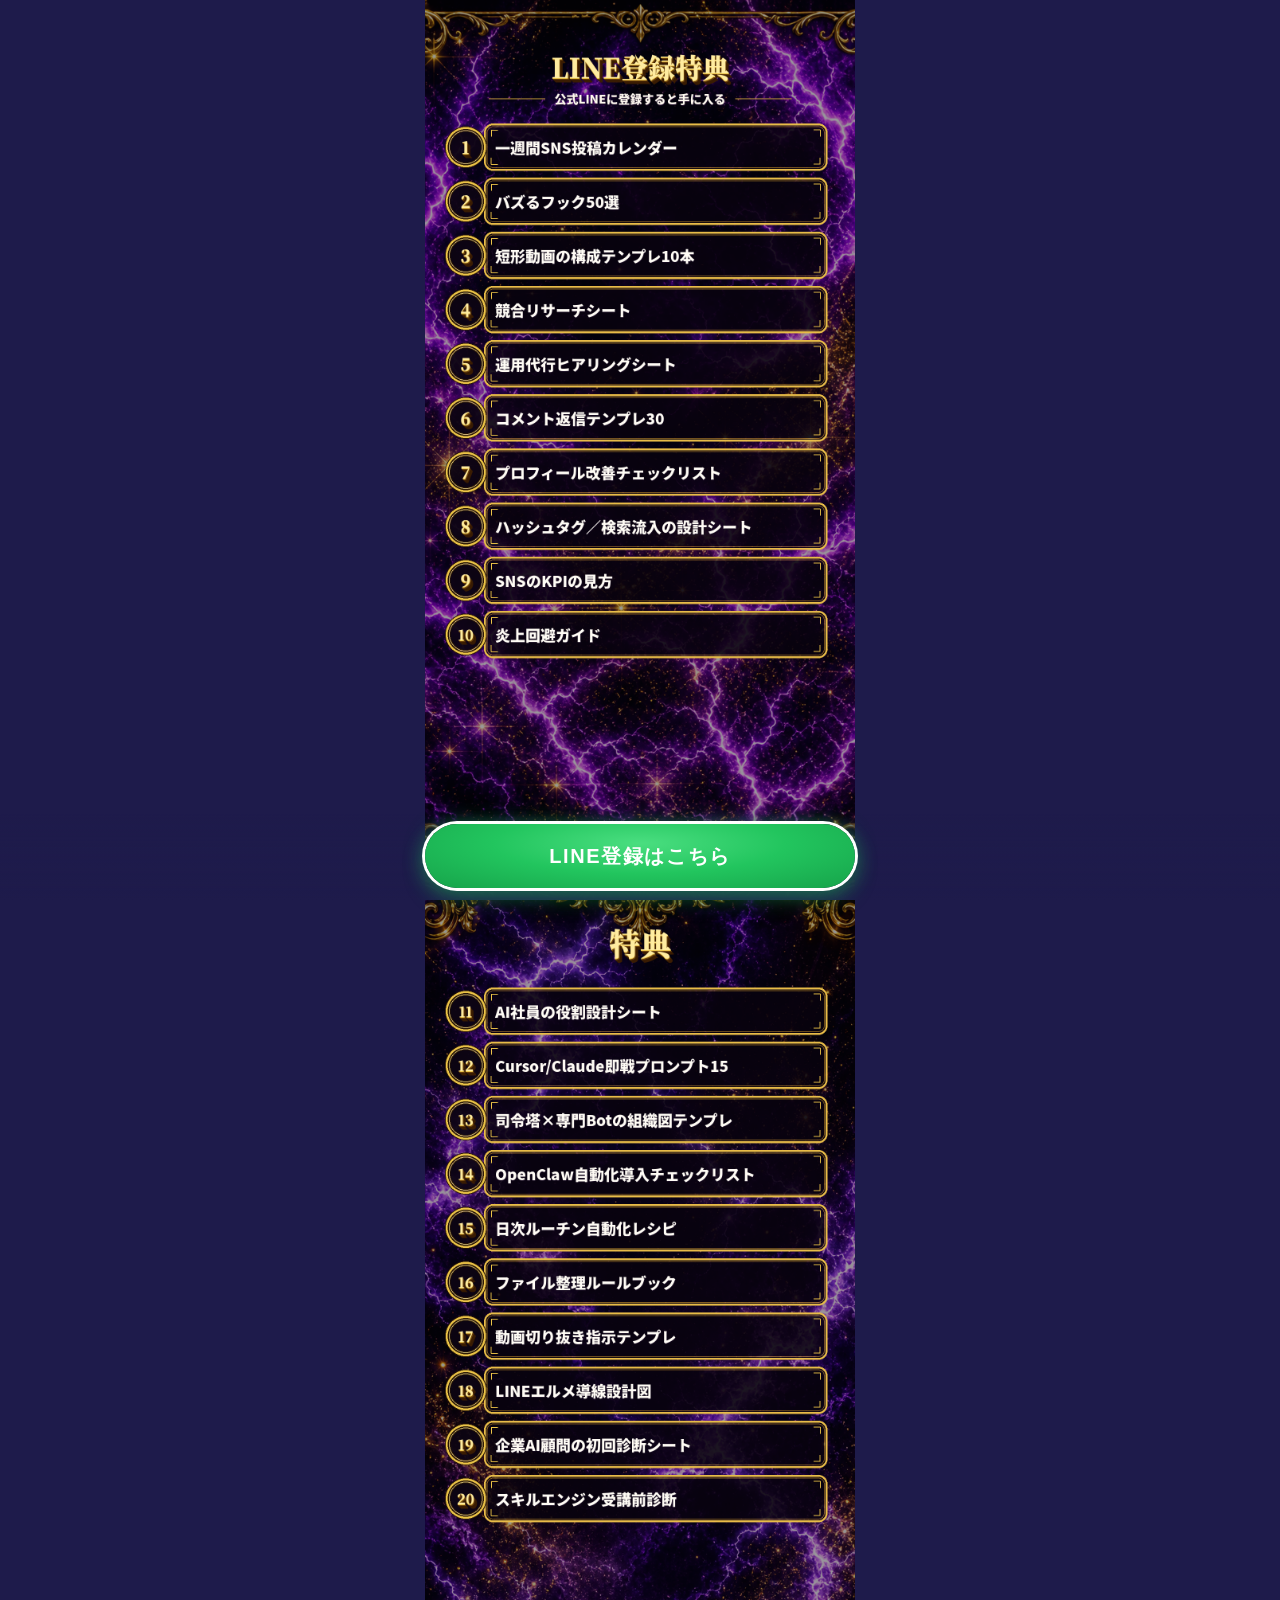
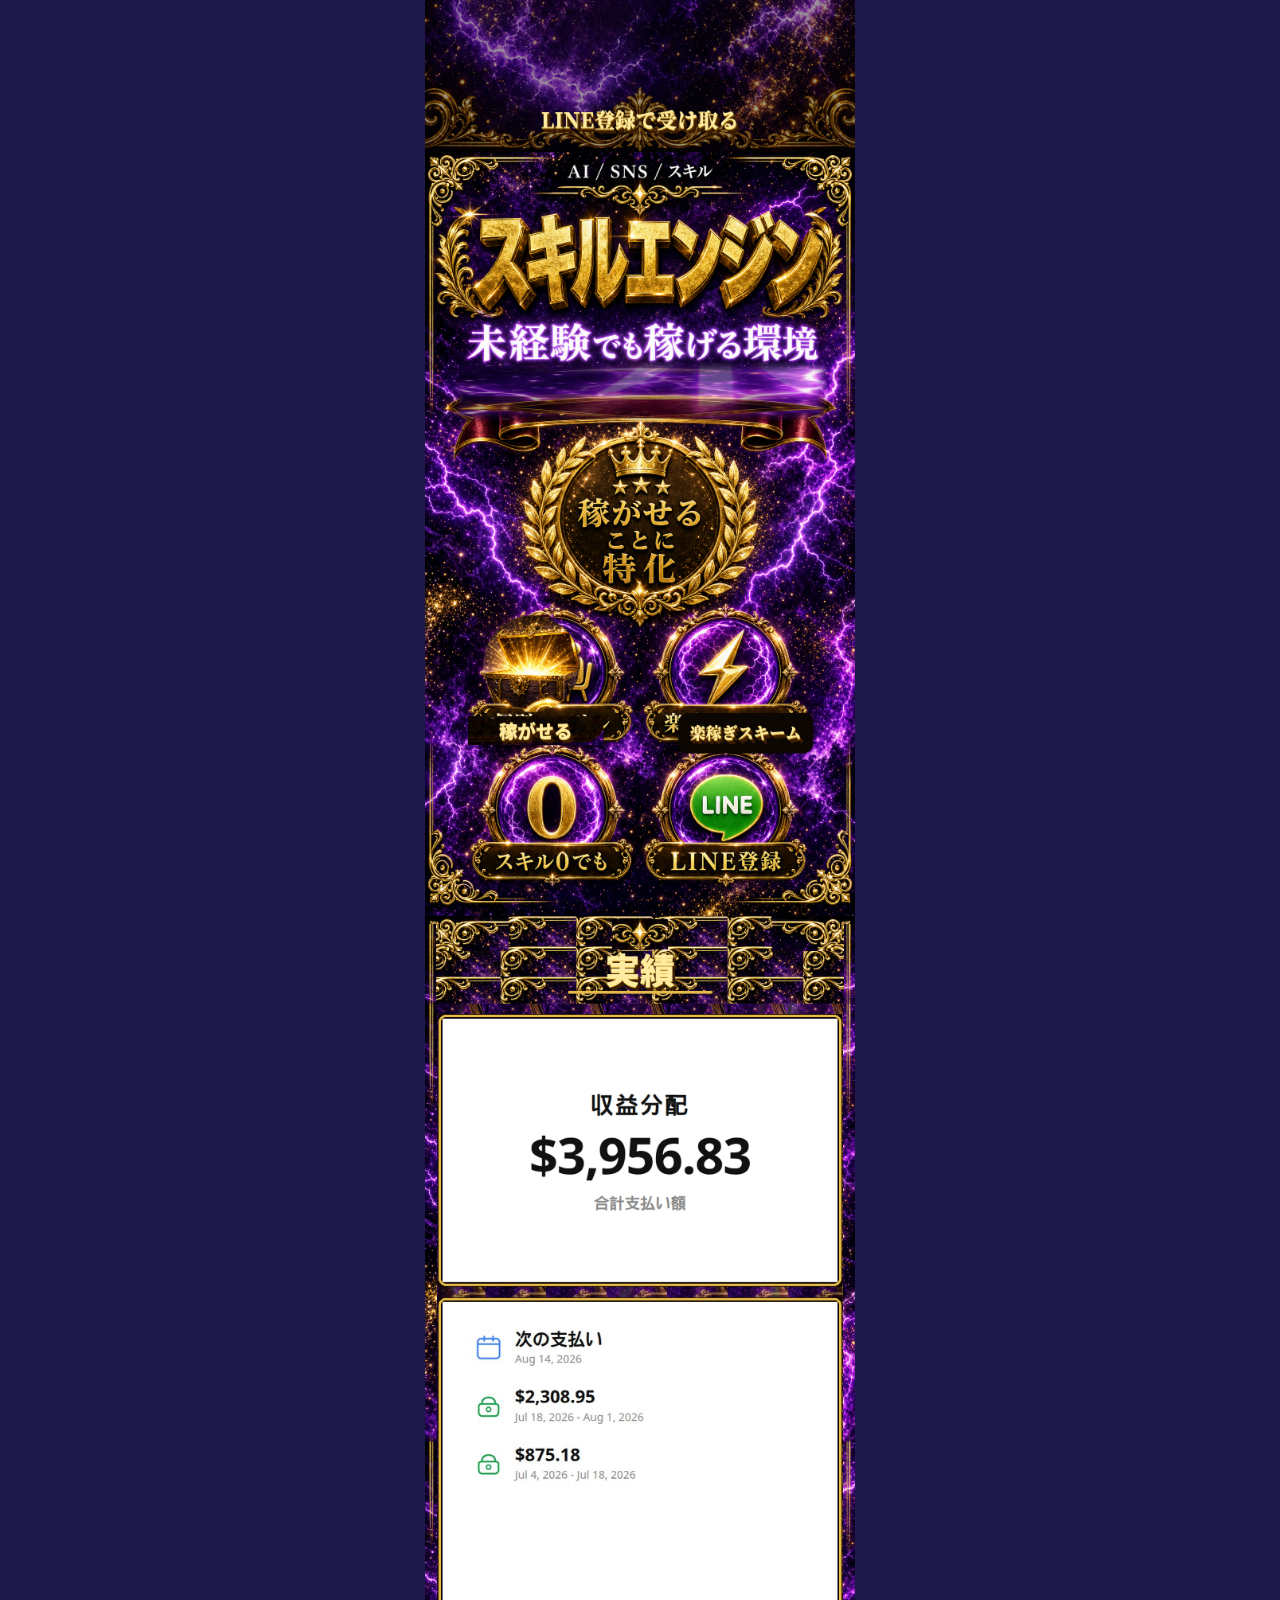
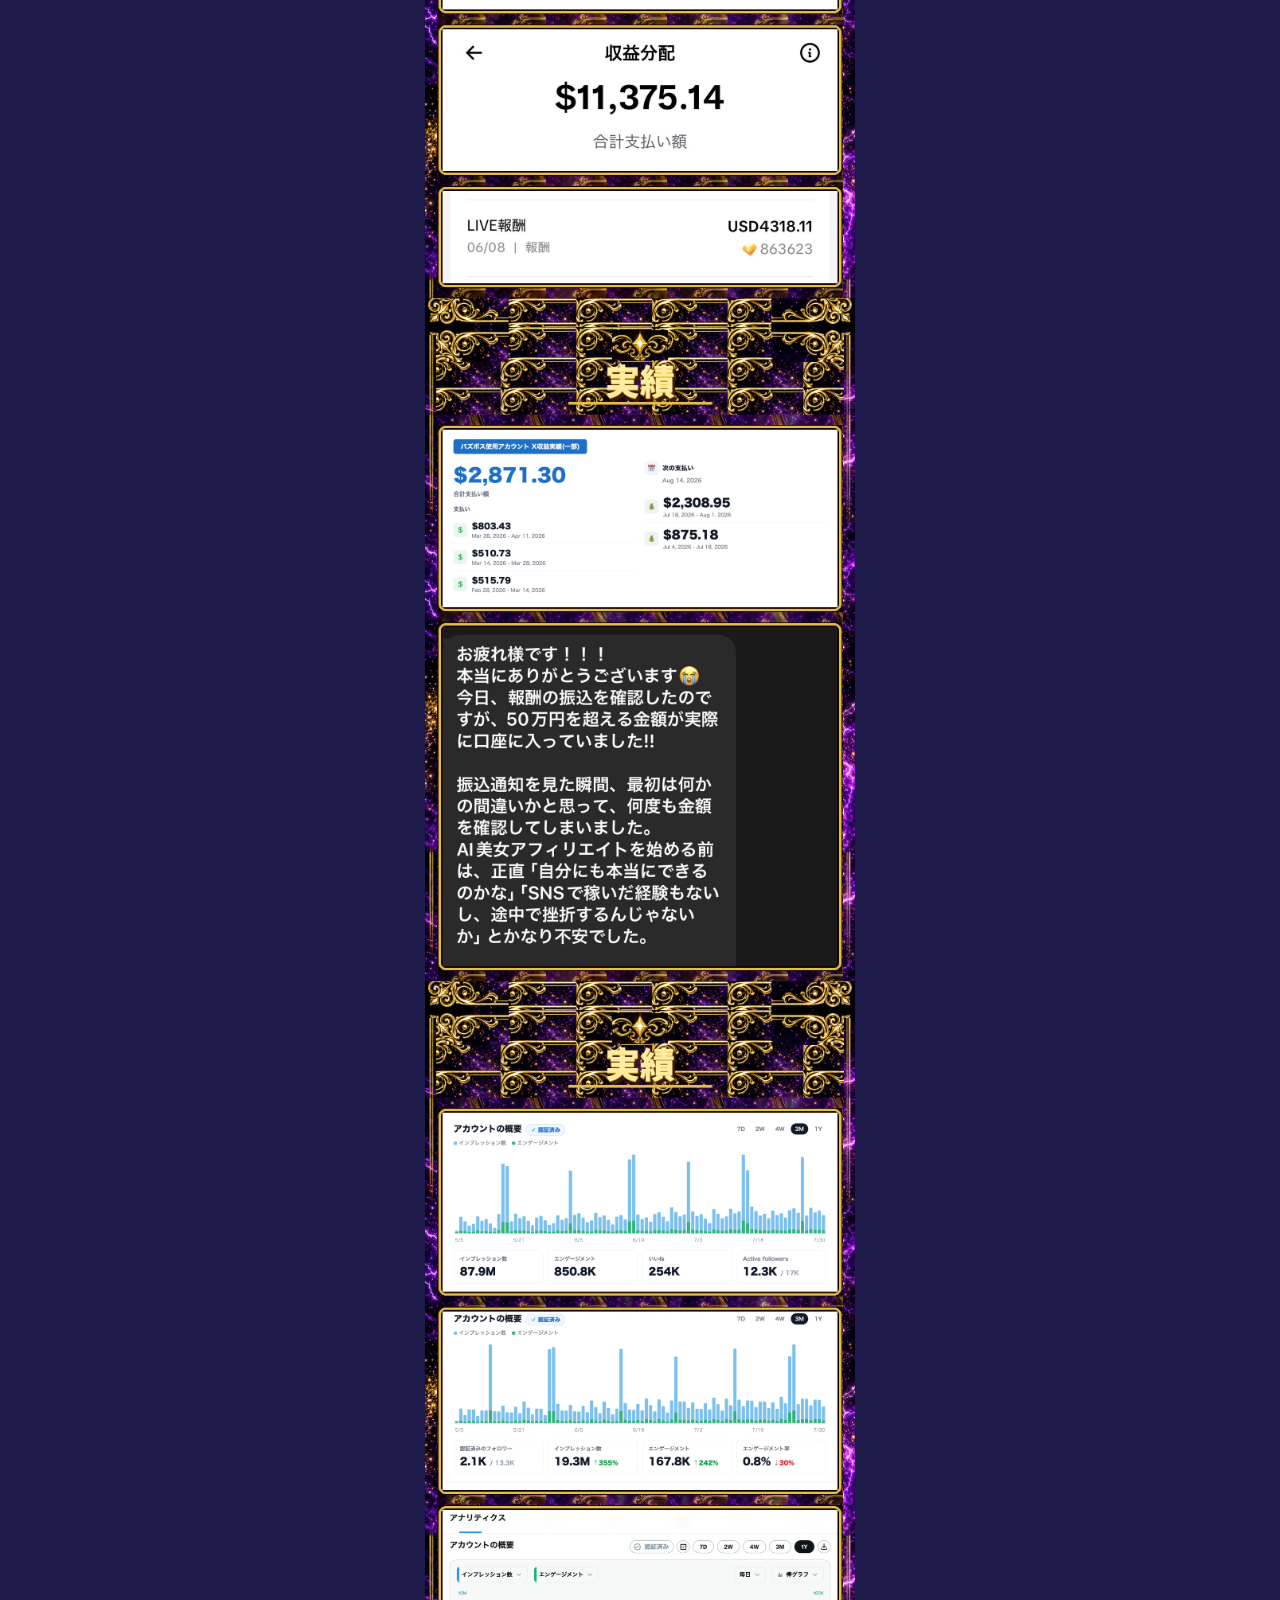
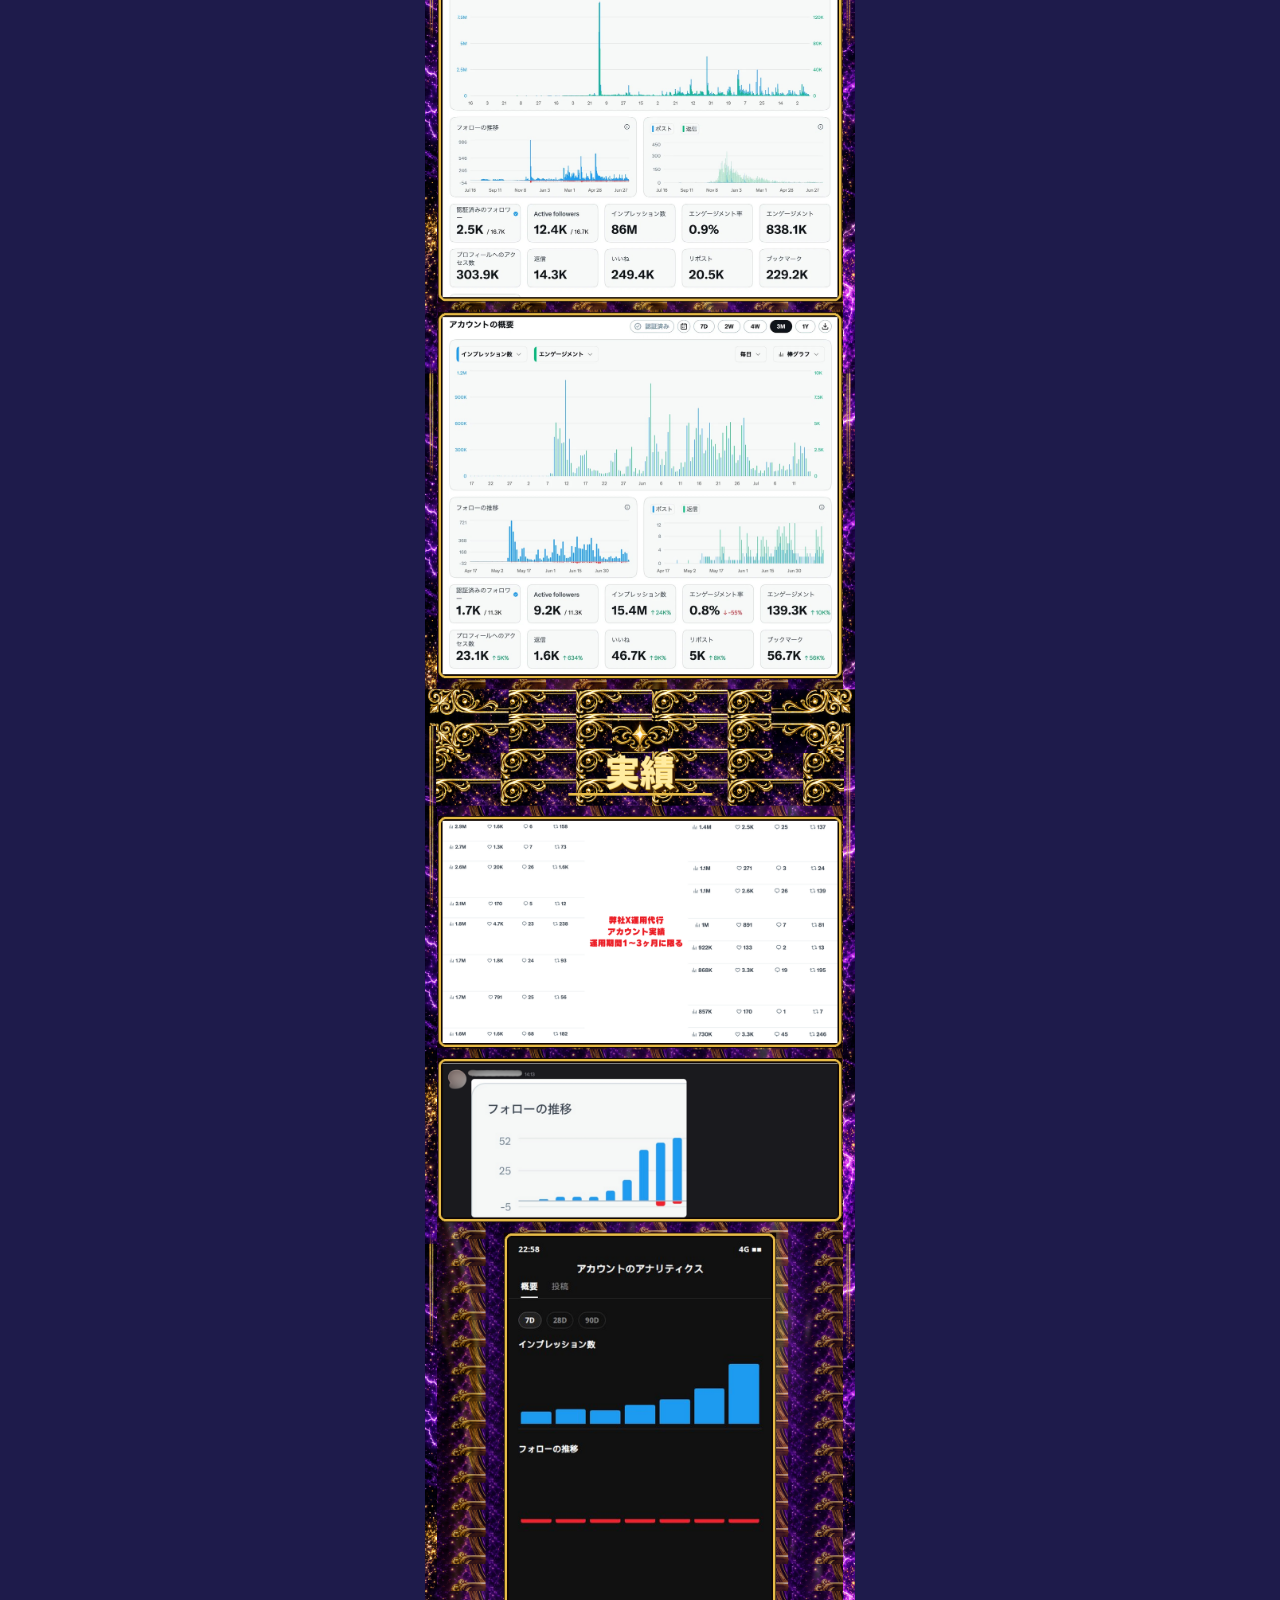
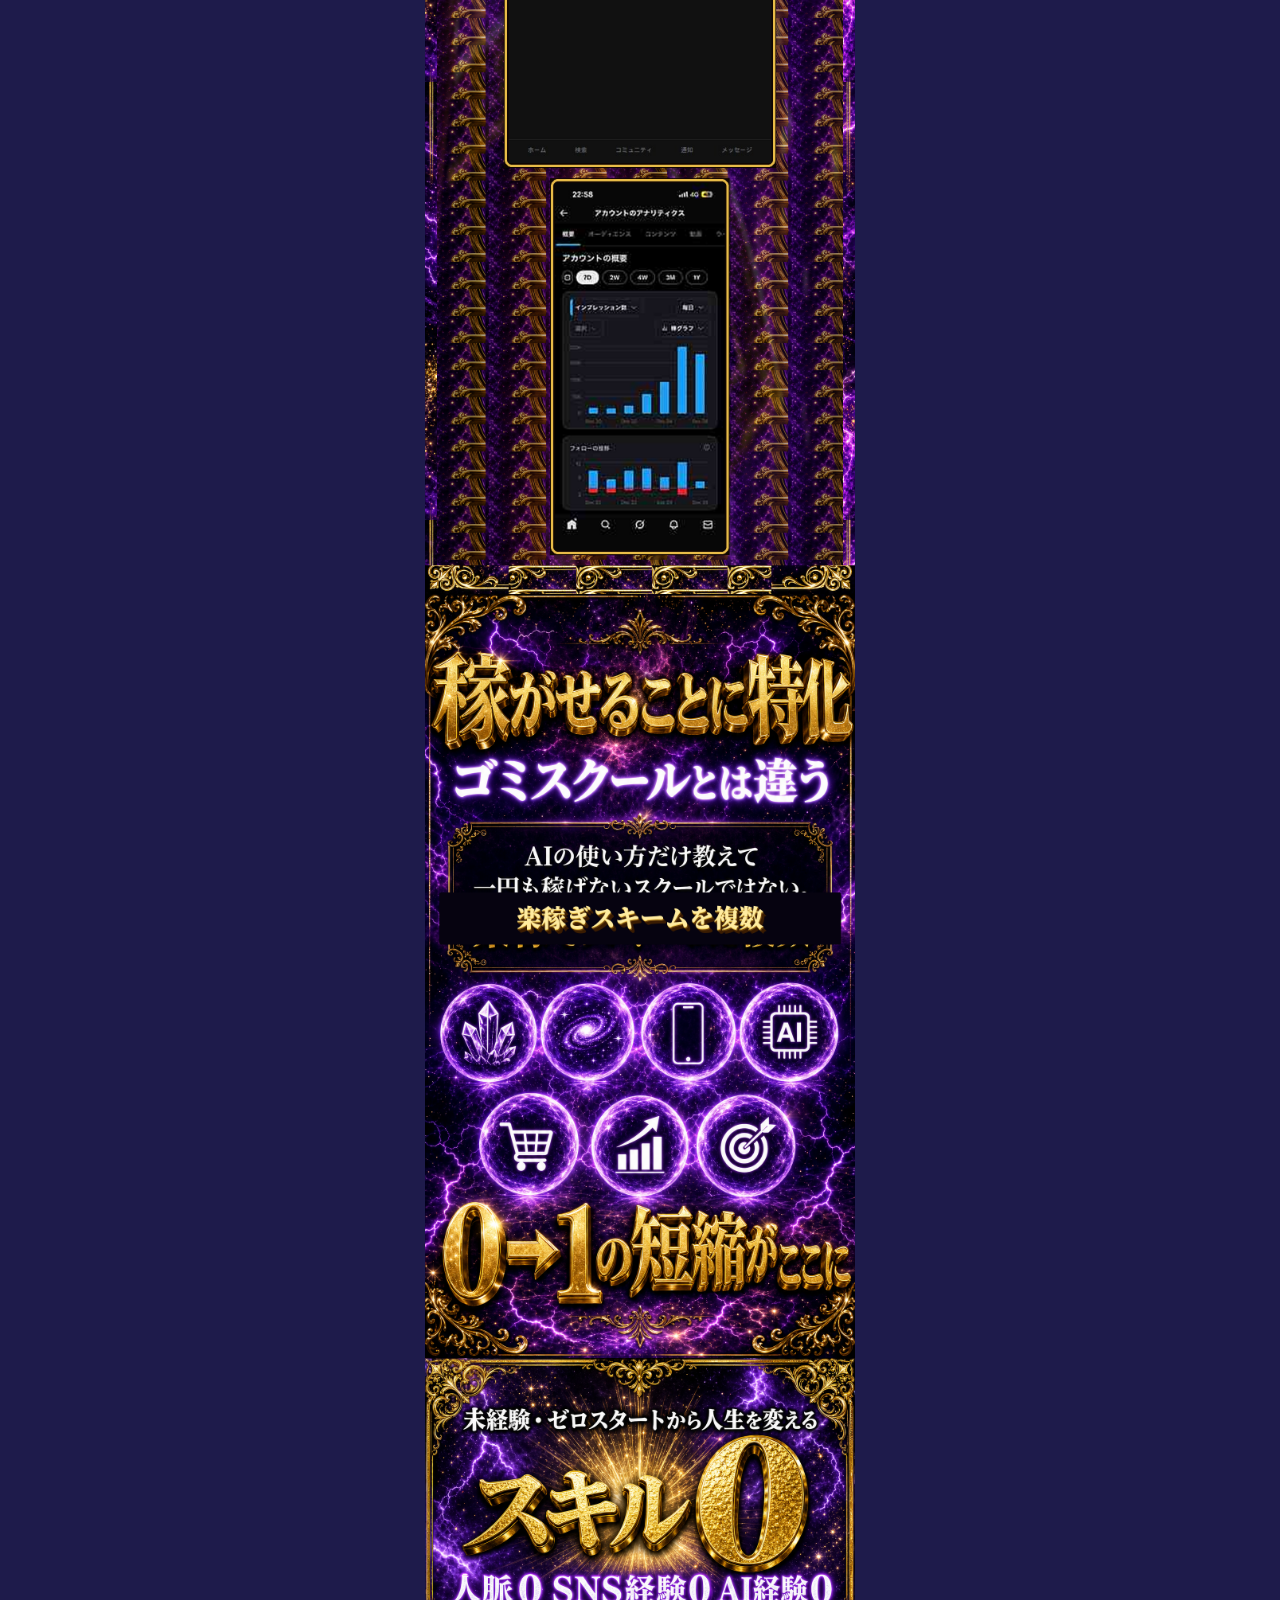
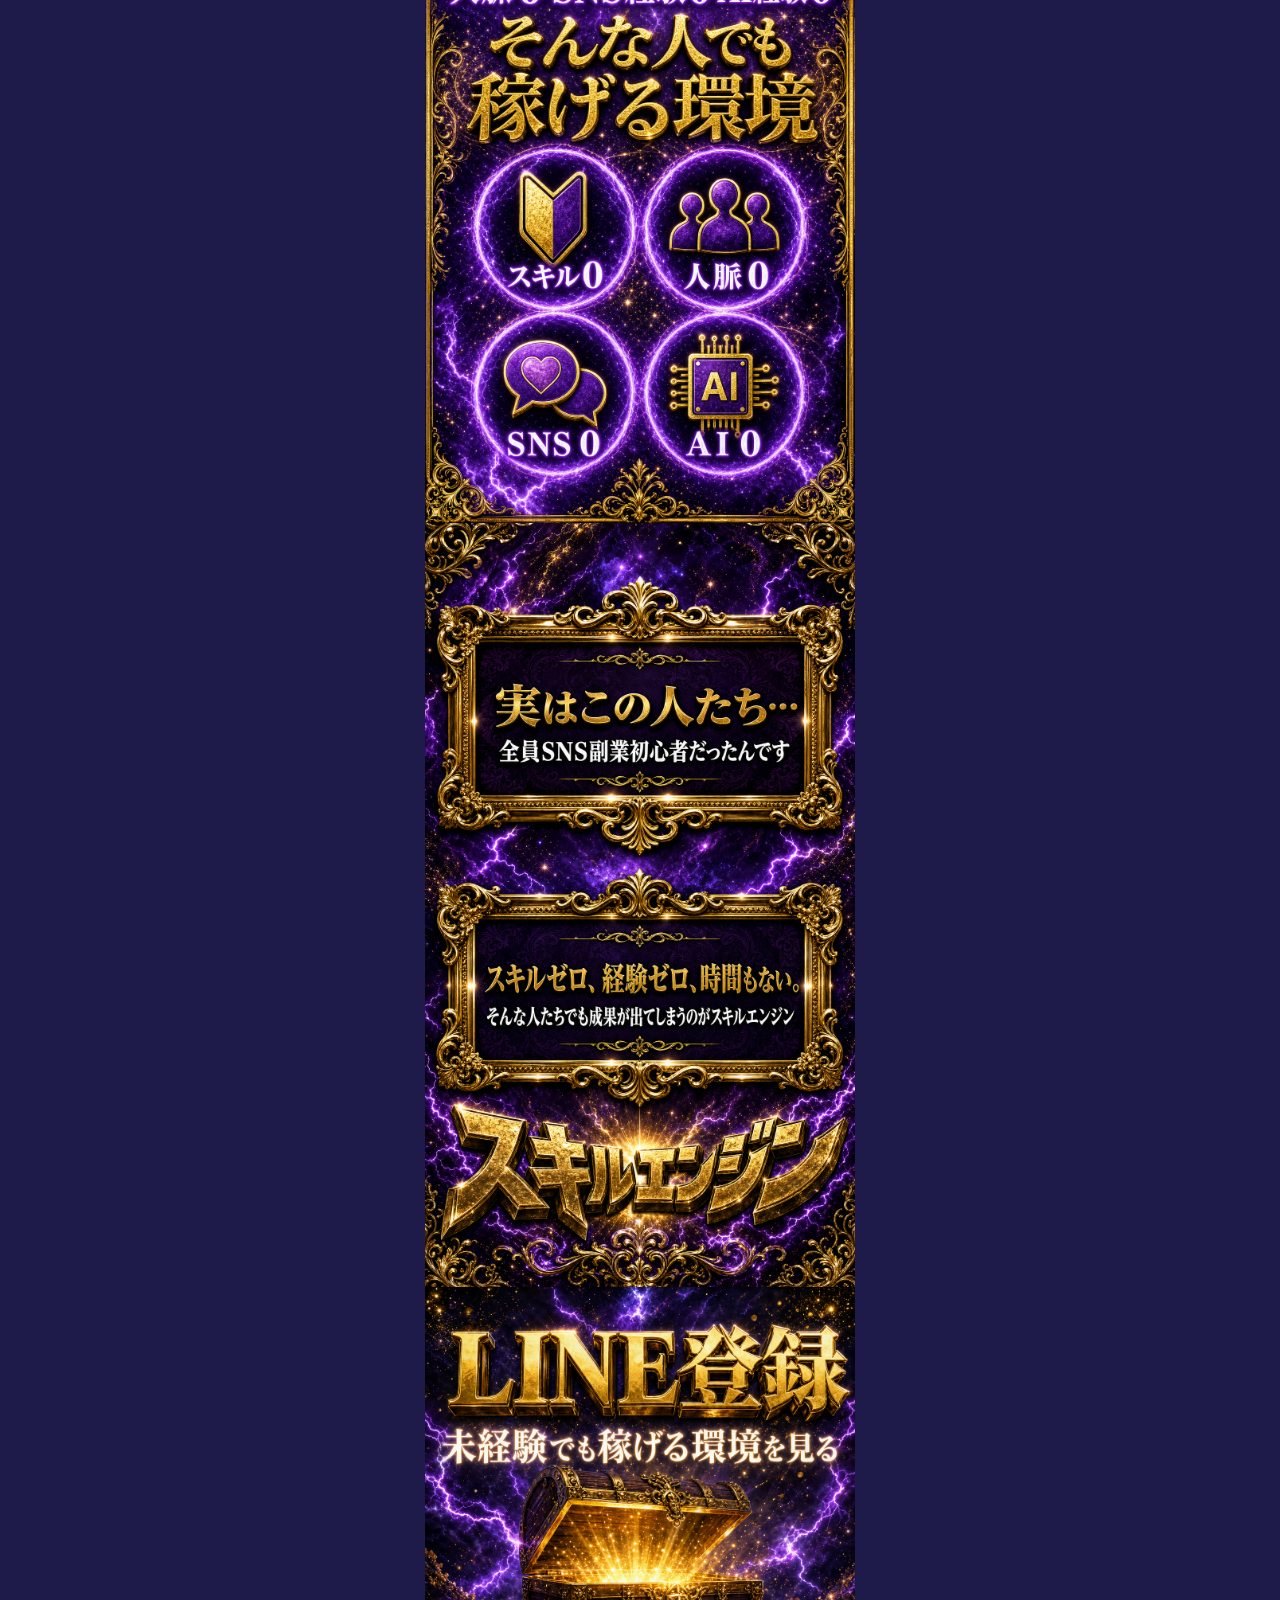
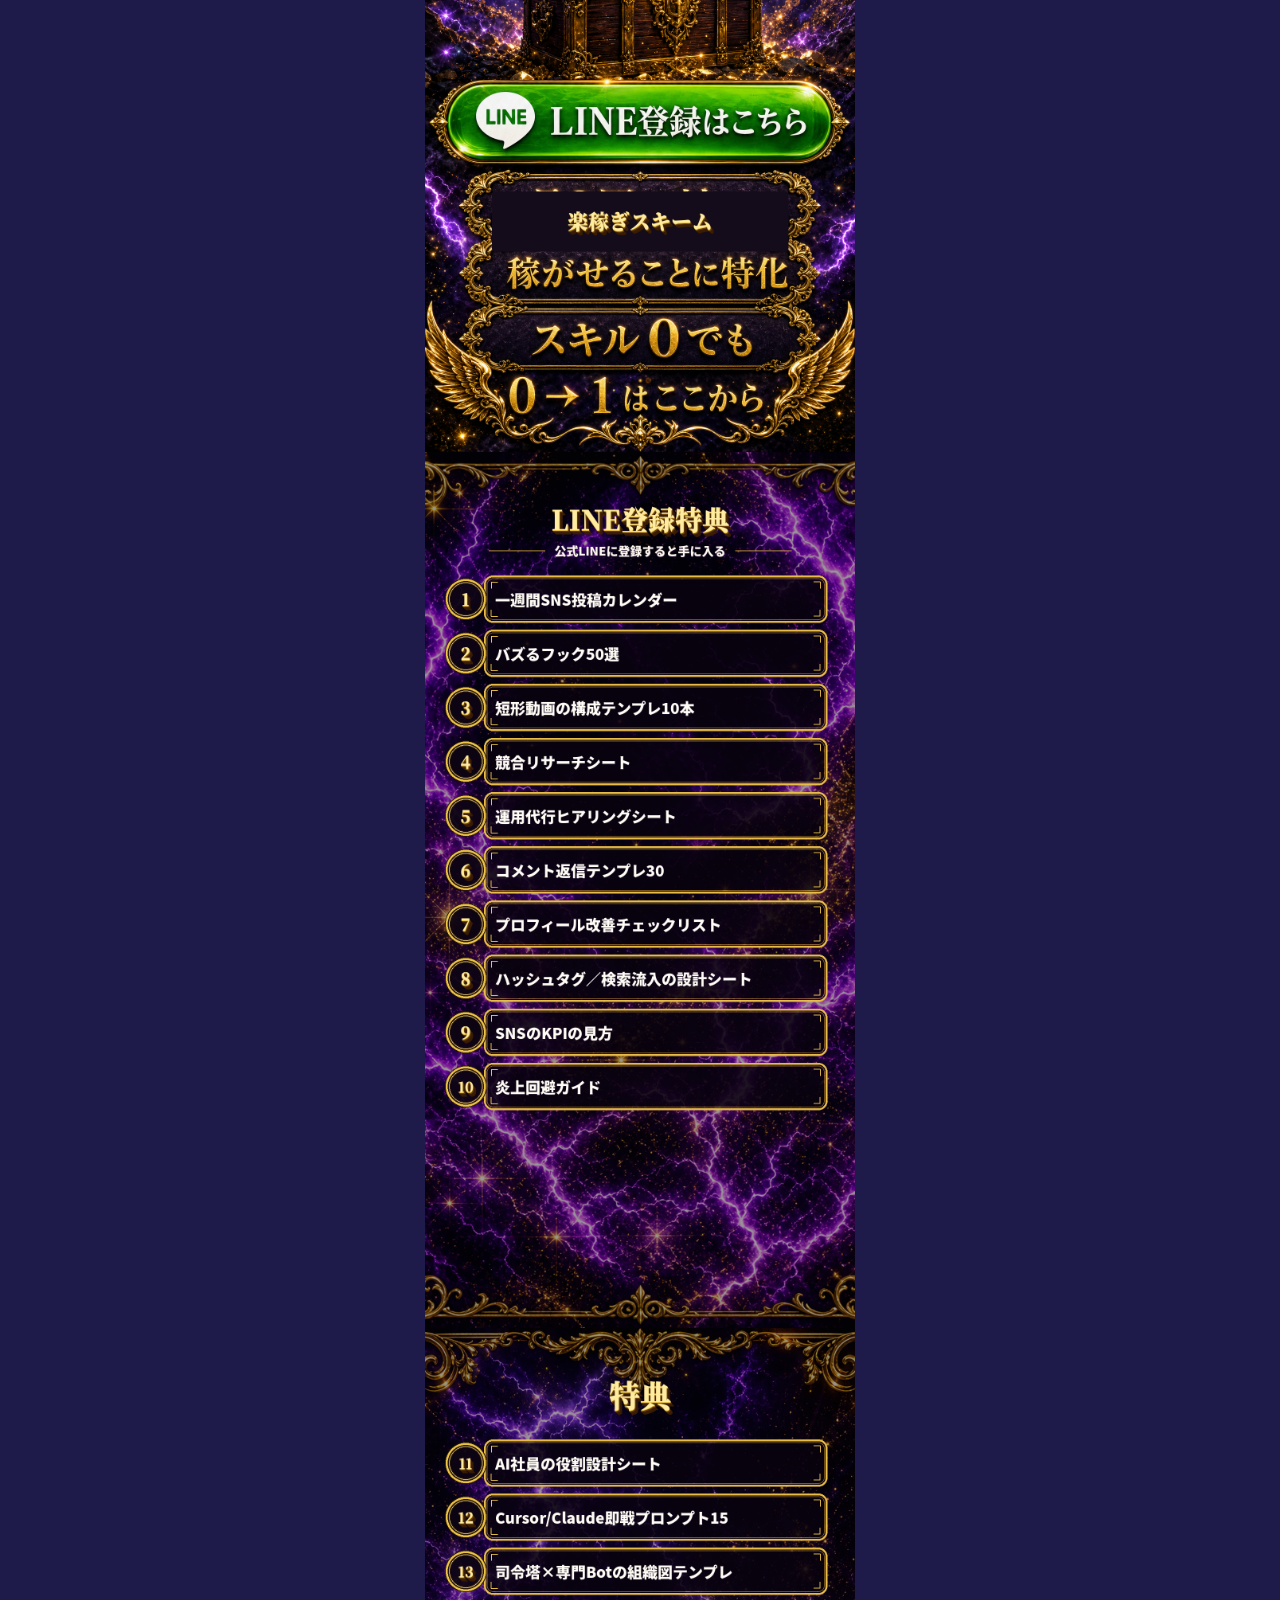
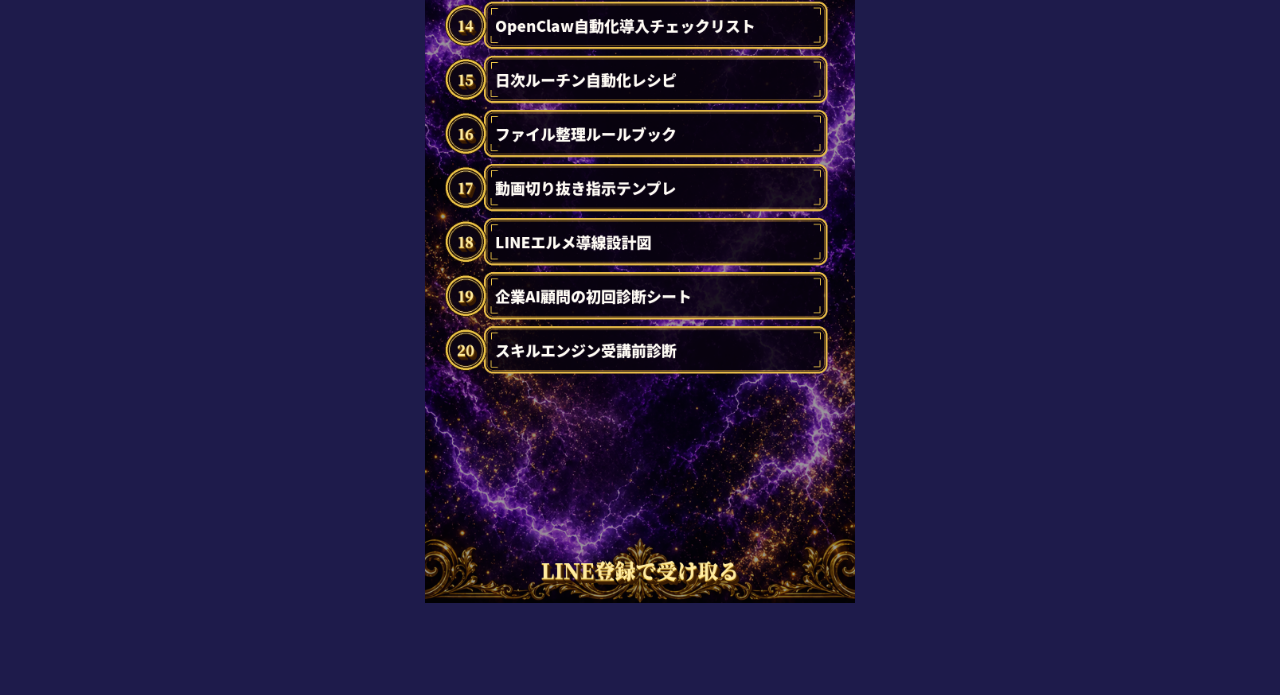
==== commit 6ac76bdd: "Add portrait perk stacks and remove consulting copy Put LINE registration perk images 1-10 and 11-20" ====
--- a/index.html
+++ b/index.html
@@ -10,18 +10,21 @@
 </head>
 <body>
   <main class="lp">
+    <img class="sec" src="assets/section-perks-1-10.png" width="1080" height="2200" alt="LINE登録特典。1 一週間SNS投稿カレンダー。2 バズるフック50選。3 短形動画の構成テンプレ10本。4 競合リサーチシート。5 運用代行ヒアリングシート。6 コメント返信テンプレ30。7 プロフィール改善チェックリスト。8 ハッシュタグ／検索流入の設計シート。9 SNSのKPIの見方。10 炎上回避ガイド。" />
+    <img class="sec" src="assets/section-perks-11-20.png" width="1080" height="2200" alt="特典。11 AI社員の役割設計シート。12 Cursor/Claude即戦プロンプト15。13 司令塔×専門Botの組織図テンプレ。14 OpenClaw自動化導入チェックリスト。15 日次ルーチン自動化レシピ。16 ファイル整理ルールブック。17 動画切り抜き指示テンプレ。18 LINEエルメ導線設計図。19 企業AI顧問の初回診断シート。20 スキルエンジン受講前診断。" />
     <img class="sec" src="assets/section-hero.png" width="1080" height="1920" alt="スキルエンジン。未経験でも稼げる環境。稼がせることに特化。スキル0でも。楽稼ぎスキーム。LINE登録。" />
     <img class="sec" src="assets/section-results-1.png" width="1080" height="2539" alt="実績。収益分配の支払い画面。" />
     <img class="sec" src="assets/section-results-2.png" width="1080" height="1716" alt="実績。バズポス使用アカウントの収益と受講生の報告。" />
     <img class="sec" src="assets/section-results-3.png" width="1080" height="3285" alt="実績。運用アカウントのアナリティクス。" />
     <img class="sec" src="assets/section-results-4.png" width="1080" height="3706" alt="実績。X運用代行アカウントの実績とアナリティクス。" />
-    <img class="sec" src="assets/section-consult.png" width="1080" height="1920" alt="月2回、みっちり個別コンサル一対一。" />
     <img class="sec" src="assets/section-earn.png" width="1080" height="1920" alt="AIの使い方だけ教えて一円も稼げないゴミスクールではない。稼がせることに特化。楽稼ぎスキームを複数。" />
     <img class="sec" src="assets/section-zero.png" width="1080" height="1920" alt="スキル0・人脈0・SNS経験0・AI経験0でも稼げる環境。" />
     <img class="sec" src="assets/section-quotes.png" width="1080" height="1920" alt="実はこの人たち…全員SNS副業初心者だったんです。スキルゼロ、経験ゼロ、時間もない。そんな人たちでも成果が出てしまうのがスキルエンジン。" />
     <a class="cta-img" href="https://liff.line.me/2009133356-u7JFBVtz?calendar_salon_id=26861">
       <img class="sec" src="assets/section-cta.png" width="1080" height="1920" alt="LINE登録はこちら。" />
     </a>
+    <img class="sec" src="assets/section-perks-1-10.png" width="1080" height="2200" alt="LINE登録特典。1 一週間SNS投稿カレンダー。2 バズるフック50選。3 短形動画の構成テンプレ10本。4 競合リサーチシート。5 運用代行ヒアリングシート。6 コメント返信テンプレ30。7 プロフィール改善チェックリスト。8 ハッシュタグ／検索流入の設計シート。9 SNSのKPIの見方。10 炎上回避ガイド。" />
+    <img class="sec" src="assets/section-perks-11-20.png" width="1080" height="2200" alt="特典。11 AI社員の役割設計シート。12 Cursor/Claude即戦プロンプト15。13 司令塔×専門Botの組織図テンプレ。14 OpenClaw自動化導入チェックリスト。15 日次ルーチン自動化レシピ。16 ファイル整理ルールブック。17 動画切り抜き指示テンプレ。18 LINEエルメ導線設計図。19 企業AI顧問の初回診断シート。20 スキルエンジン受講前診断。" />
   </main>
 
   <div class="sticky">
